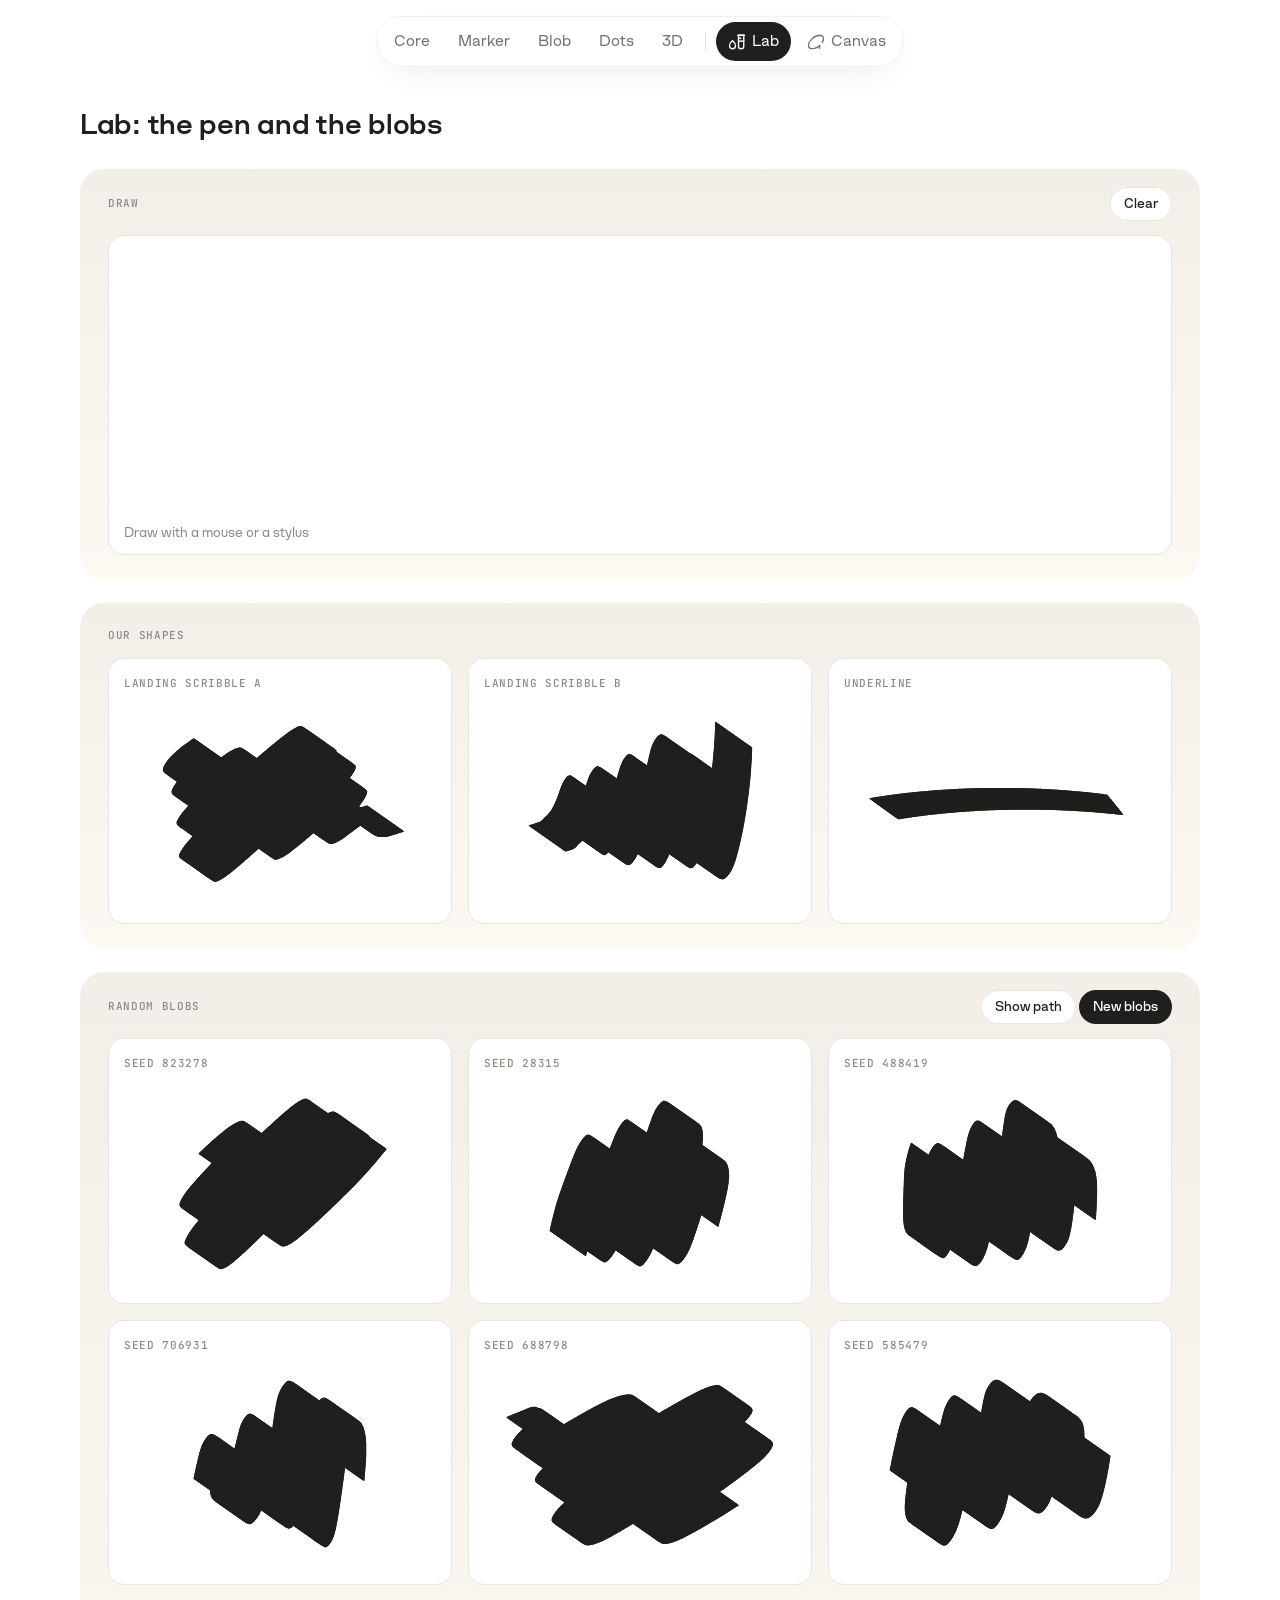
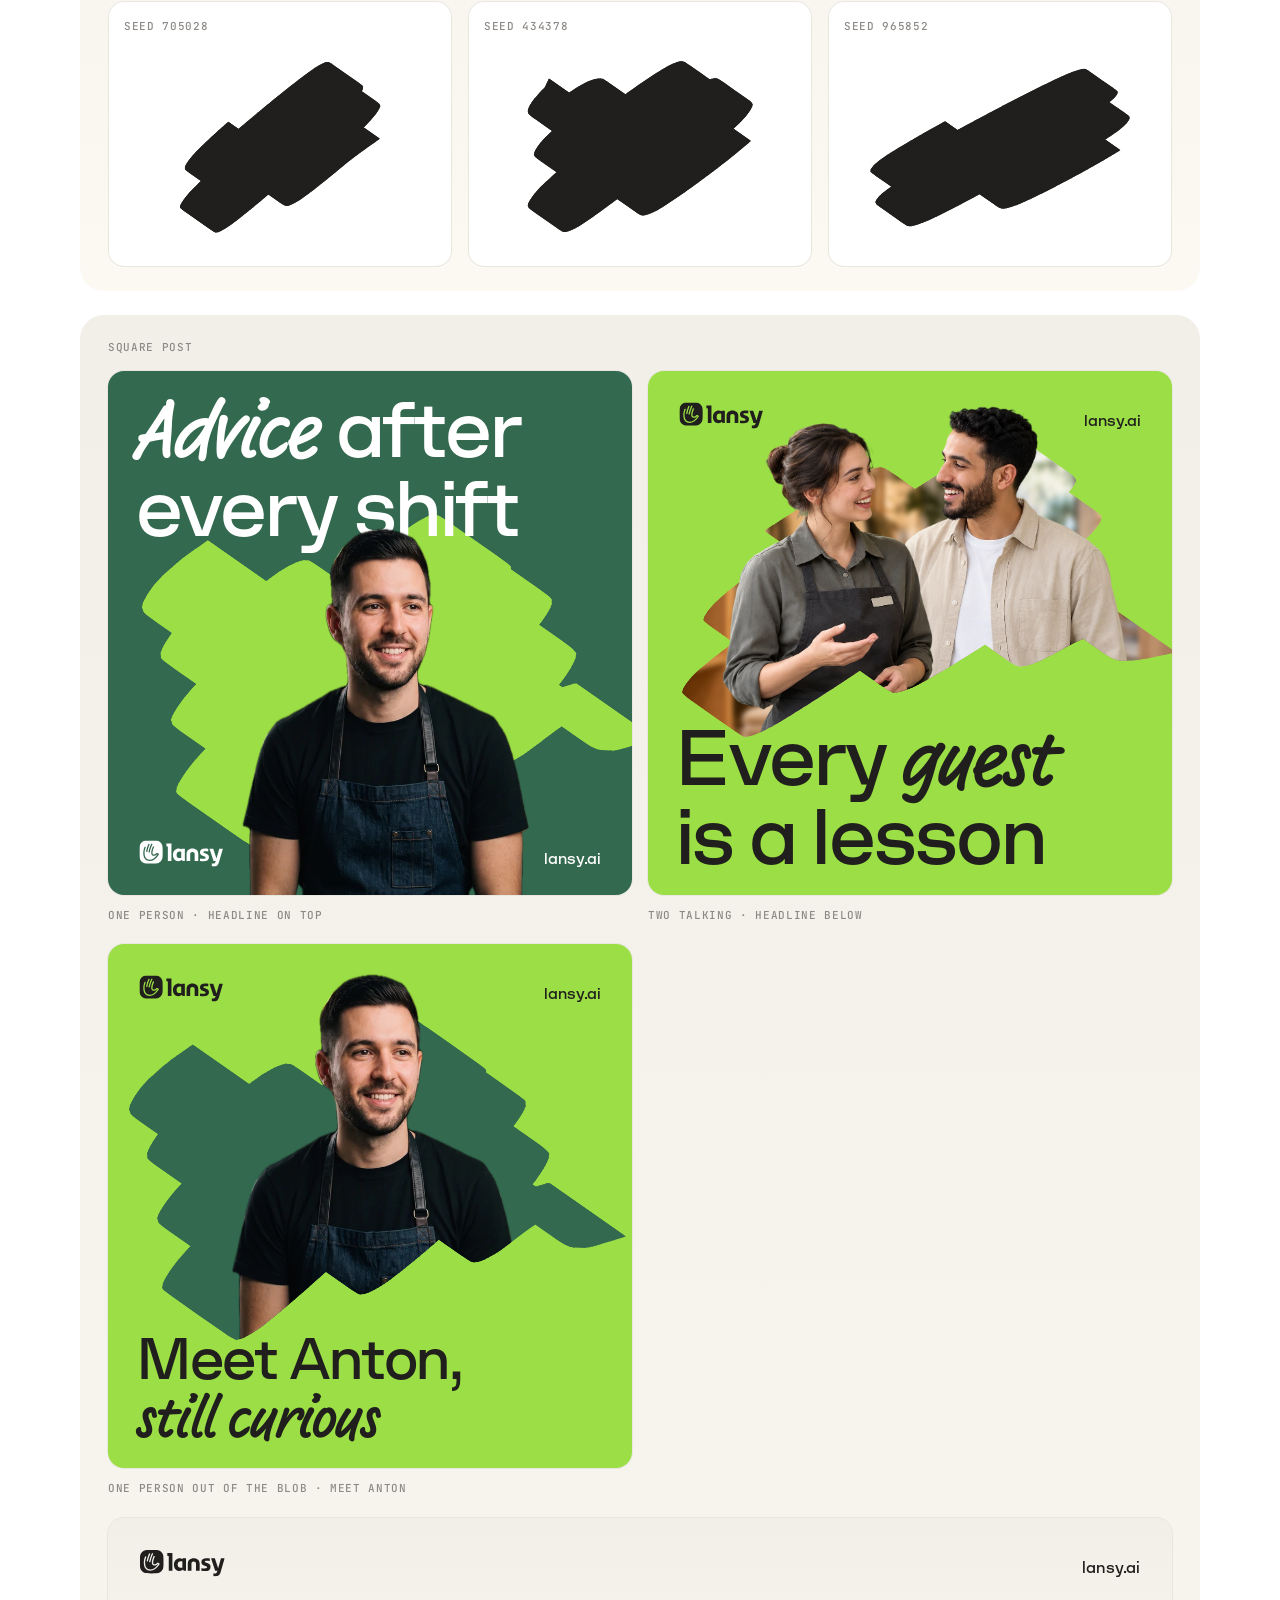
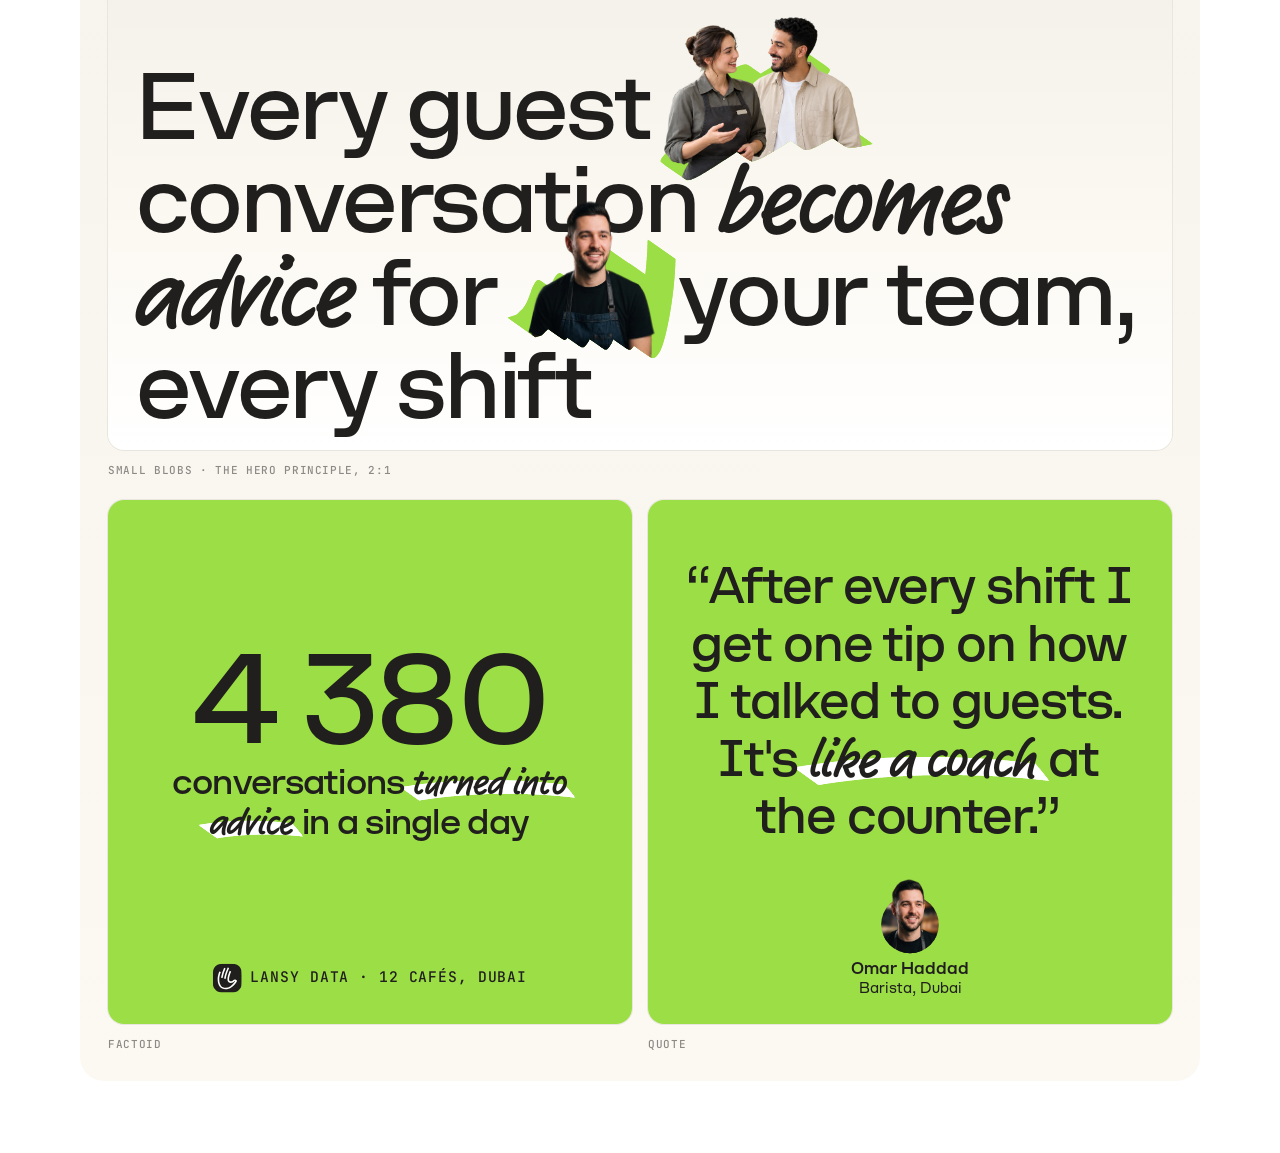
==== web/labs/line-lab.html @ 5151964d "Lansy design tools: the guideline Colour, type, logo and icon, the four techniques (marker, blob, do" ====
<!doctype html>
<html lang="en">
<head>
<meta charset="utf-8">
<meta name="viewport" content="width=device-width,initial-scale=1">
<title>Lab · Lansy design tools</title>
<link rel="icon" href="../assets/icon/lansy-icon-ink.svg" type="image/svg+xml">
<link href="https://fonts.googleapis.com/css2?family=JetBrains+Mono:wght@500&display=swap" rel="stylesheet">
<style>
@font-face{font-family:Struve;src:url(../fonts/Struve-Regular.woff2) format('woff2');font-weight:400;font-display:swap}
@font-face{font-family:Struve;src:url(../fonts/Struve-Medium.woff2) format('woff2');font-weight:500;font-display:swap}
@font-face{font-family:Struve;src:url(../fonts/Struve-Semibold.woff2) format('woff2');font-weight:600;font-display:swap}
@font-face{font-family:Supermarker;src:url(../fonts/Supermarker-MediumItalic.woff2) format('woff2');font-weight:500;font-style:italic;font-display:swap}
@font-face{font-family:Supermarker;src:url(../fonts/Supermarker-Italic.woff2) format('woff2');font-weight:400;font-style:italic;font-display:swap}
:root{--ink:#201F1D;--text2:#75736F;--grey:#8D8A86;--line:#E9E6E0;--sand:#F2EFE9;--paper:#FCF9F3;--n-card:linear-gradient(180deg,#F2EFE9 0%,#FCF9F3 100%)}
*{box-sizing:border-box;margin:0}
*,::before,::after{font-feature-settings:'ss10'}
body{background:#fff;color:var(--ink);font-family:Struve,system-ui,sans-serif;font-size:15px;line-height:1.45;-webkit-font-smoothing:antialiased}
.lbl{font:500 11px/1.6 "JetBrains Mono",monospace;letter-spacing:.06em;text-transform:uppercase;color:var(--grey)}
.app{max-width:1200px;margin:0 auto}
.head .back{display:inline-block;margin-bottom:14px;color:var(--text2);text-decoration:none}.head h1{font-size:28px;font-weight:600;letter-spacing:-.01em}
.btn{height:34px;padding:0 14px;border-radius:999px;border:0;background:var(--ink);color:#fff;font:500 13px Struve,sans-serif;cursor:pointer}
.btn.ghost{background:#fff;color:var(--ink);box-shadow:inset 0 0 0 1px var(--line)}

.stage{padding:104px 40px 72px;display:flex;flex-direction:column;gap:24px}
.card{border-radius:24px;background:var(--n-card);padding:24px 28px;position:relative}
.card>.lbl{display:block;margin-bottom:14px}
.padhd{display:flex;align-items:center;justify-content:space-between;margin:-6px 0 14px}.padhd .lbl{margin:0}
.pad{position:relative;height:320px;border-radius:16px;background:#fff;box-shadow:inset 0 0 0 1px var(--line);touch-action:none;cursor:crosshair;overflow:hidden}
.pad canvas{position:absolute;inset:0;width:100%;height:100%}
.pad .tip{position:absolute;left:16px;bottom:12px;font-size:13px;color:var(--grey);pointer-events:none}
.tiles{display:grid;grid-template-columns:repeat(3,1fr);gap:16px}
.tile{border-radius:16px;background:#fff;box-shadow:inset 0 0 0 1px var(--line);padding:14px 16px 10px}
.tile canvas{display:block;width:100%;height:220px}
.scenes figure.wide{grid-column:1/-1}.scenes figure.wide .sq{aspect-ratio:2/1}
.scenes{display:grid;grid-template-columns:repeat(2,1fr);gap:16px}.scenes figure{margin:0;position:relative}
/* a post's settings hide behind a button that shows on hover (always on touch); the panel floats over the post */
.gear{position:absolute;top:12px;right:12px;z-index:3;height:34px;padding:0 14px;border-radius:999px;border:0;background:rgba(255,255,255,.92);box-shadow:0 1px 0 var(--line),0 6px 20px rgba(32,31,29,.12);font:500 13px Struve,sans-serif;color:var(--ink);cursor:pointer;opacity:0;transition:opacity .15s}
.scenes figure:hover .gear{opacity:1}@media (hover:none){.gear{opacity:1}}
/* the panel docks to the bottom of the screen, so the post stays in view while it is tuned */
.scenes figure .knobs{display:none;position:fixed;left:0;right:0;bottom:0;z-index:20;max-height:42vh;overflow:auto;padding:14px max(24px,calc((100vw - 1200px)/2 + 40px)) 18px;border-radius:20px 20px 0 0;background:#fff;box-shadow:0 0 0 1px var(--line),0 -12px 36px rgba(32,31,29,.14);gap:4px 28px}
.khead{flex:1 1 100%;display:flex;align-items:center;gap:8px;margin-bottom:6px}.khead .lbl{margin-right:auto}.kcopy{height:32px;padding:0 14px;border-radius:999px;border:1px solid var(--line);background:#fff;color:var(--ink);font:inherit;cursor:pointer}.kclose{height:32px;padding:0 14px;border-radius:999px;border:0;background:var(--ink);color:#fff;font:500 13px Struve,sans-serif;cursor:pointer}
.scenes figure.open .knobs{display:flex}.scenes figure.open .knobs .f{flex:1 1 calc(50% - 14px)}.scenes figure.open .knobs .prow{flex:1 1 100%}
@media (max-width:700px){.scenes figure.open .knobs .f{flex:1 1 100%}}.scenes figcaption{margin:12px 0 4px}
.sq{display:block;width:100%;aspect-ratio:1;border-radius:16px;box-shadow:0 0 0 1px var(--line)}
.postctl{display:flex;flex-direction:column;gap:10px;margin-bottom:18px}.postctl .row{display:flex;align-items:center;gap:12px;color:var(--text2);font-size:13px}.postctl .row>span{flex:0 0 72px}
.postctl input[type=text]{flex:1;max-width:520px;height:34px;padding:0 12px;border-radius:10px;border:0;box-shadow:inset 0 0 0 1px var(--line);background:#fff;font:400 14px Struve,sans-serif;color:var(--ink)}
.seg{display:flex;flex-wrap:wrap;gap:6px}.seg button{height:30px;padding:0 12px;border-radius:999px;border:0;background:#fff;box-shadow:inset 0 0 0 1px var(--line);font:500 13px Struve,sans-serif;color:var(--ink);cursor:pointer}.seg button.on{background:var(--ink);color:#fff;box-shadow:none}
.knobs{display:flex;flex-wrap:wrap;gap:4px 20px}.knobs .f{flex:1 1 100%}.knobs .prow{flex:1 1 100%;display:flex;align-items:center;gap:8px;margin:2px 0 4px;color:var(--text2);font-size:13px}.prow>span{flex:0 0 72px}.f{display:flex;align-items:center;gap:8px;color:var(--text2);font-size:13px}.f span{flex:0 0 72px}#k-all .f{flex:none}.f input{flex:1;min-width:0;accent-color:var(--ink)}.f output{font:500 11px "JetBrains Mono",monospace;min-width:24px}
@media (max-width:1000px){.tiles,.scenes{grid-template-columns:1fr}.tile canvas{height:260px}.stage{padding:20px 16px 56px}}
html.solo body>*:not(.solo-badge){display:none!important}html.solo,html.solo body{background:#fff;overflow:hidden}
html.solo body>canvas.solo-c{display:block!important;position:fixed;left:0;top:0;width:100vw;height:100vw;border-radius:0;box-shadow:none}html.solo body>canvas.solo-c.wide{height:50vw}html.solo body>canvas#solo{height:100vh}html.clear,html.clear body{background:transparent!important}
</style>
</head>
<body>
<script src="../nav.js"></script>
<div class="app">

<main class="stage">
  <header class="head"><h1>Lab: the pen and the blobs</h1></header>
  <section class="card"><div class="padhd"><span class="lbl">Draw</span><button class="btn ghost" id="clear">Clear</button></div><div class="pad" id="pad"><canvas id="cv"></canvas><span class="tip">Draw with a mouse or a stylus</span></div></section>
  <section class="card"><span class="lbl">Our shapes</span><div class="tiles" id="tiles"></div></section>
  <section class="card"><div class="padhd"><span class="lbl">Random blobs</span><span><button class="btn ghost" id="showpath">Show path</button> <button class="btn" id="reroll">New blobs</button></span></div><div class="tiles" id="rtiles"></div></section>
  <section class="card"><span class="lbl">Square post</span>

    <div class="scenes" id="scenes">
    </div></section>
</main>
</div>

<script>
const QS=new URLSearchParams(location.search), SOLO=QS.get('solo');
if(SOLO||QS.has('shape'))document.documentElement.classList.add('solo');
if(QS.has('clear'))document.documentElement.classList.add('clear');   // export on transparency (the page's own ground shows through)
const $=id=>document.getElementById(id), INK='#201F1D', PAD_REF=120;   // the pad counts as a shape 120 px tall
// the pen, fixed after the lab (2026-10-12): width as % of the shape's height, angle °, nib thickness and roundness, end lean °
const PEN={w:27,a:35,t:.12,r:8,l:45};
const strokes=[], SMOOTH=.5;   // a stroke is a list of [x, y, pressure]; smoothing stays at the Working value

// ---- geometry
const smooth=(pts,k)=>{if(k<=0||pts.length<3)return pts; const n=Math.round(1+k*6), out=[];   // moving average over ±n points; ends stay put
  for(let i=0;i<pts.length;i++){let x=0,y=0,p=0,c=0; for(let j=Math.max(0,i-n);j<=Math.min(pts.length-1,i+n);j++){x+=pts[j][0];y+=pts[j][1];p+=pts[j][2];c++;} out.push([x/c,y/c,p/c]);}
  out[0]=pts[0]; out[out.length-1]=pts[pts.length-1]; return out;};
const resample=(pts,step)=>{const out=[pts[0]]; let acc=0;
  for(let i=1;i<pts.length;i++){const [x0,y0,p0]=pts[i-1],[x1,y1,p1]=pts[i], d=Math.hypot(x1-x0,y1-y0); if(!d)continue; let t=step-acc;
    while(t<=d){const u=t/d; out.push([x0+(x1-x0)*u,y0+(y1-y0)*u,p0+(p1-p0)*u]); t+=step;} acc=d-(t-step);}
  if(out.length<2)out.push(pts[pts.length-1]); return out;};
const hull=P=>{P=P.slice().sort((a,b)=>a[0]-b[0]||a[1]-b[1]); const cr=(o,a,b)=>(a[0]-o[0])*(b[1]-o[1])-(a[1]-o[1])*(b[0]-o[0]), L=[],U=[];
  for(const p of P){while(L.length>1&&cr(L[L.length-2],L[L.length-1],p)<=0)L.pop(); L.push(p);}
  for(const p of P.reverse()){while(U.length>1&&cr(U[U.length-2],U[U.length-1],p)<=0)U.pop(); U.push(p);} return L.slice(0,-1).concat(U.slice(0,-1));};
const poly=(ctx,P)=>{ctx.beginPath(); ctx.moveTo(P[0][0],P[0][1]); for(const q of P.slice(1))ctx.lineTo(q[0],q[1]); ctx.closePath(); ctx.fill();};

// broad nib: a W×T nib held at angle a, swept along the path; each step fills the hull of the nib at both points.
// The nib's outline is a superellipse |x|^n + |y|^n = 1: a rectangle's corners leave facets on every bend, a squircle's don't
function drawNib(ctx,pts,W,a,T,n){const ca=Math.cos(a),sa=Math.sin(a), K=40, unit=[];
  for(let i=0;i<K;i++){const th=i/K*2*Math.PI, c=Math.cos(th), s=Math.sin(th); unit.push([Math.sign(c)*Math.abs(c)**(2/n),Math.sign(s)*Math.abs(s)**(2/n)]);}
  const nib=([x,y])=>{const w=W/2, t=w*T; return unit.map(([u,v])=>[x+ca*u*w-sa*v*t,y+sa*u*w+ca*v*t]);};
  // clean ends: near each end the nib print is clipped by the cut line (through the end point, along the pen angle), so nothing
  // sticks out past it. Clipping the print, not erasing the canvas, can't bite other parts of the stroke (a closed loop, a crossing)
  const cuts=endCuts(pts,a), dist=[0];
  for(let i=1;i<pts.length;i++) dist.push(dist[i-1]+Math.hypot(pts[i][0]-pts[i-1][0],pts[i][1]-pts[i-1][1]));
  const total=dist[dist.length-1];
  const print=i=>{let P=nib(pts[i]); for(const c of cuts){const from=c.start?dist[i]:total-dist[i]; if(from<W*1.5) P=clip(P,c);} return P;};
  let prev=print(0); for(let i=1;i<pts.length;i++){const cur=print(i); if(prev.length>2&&cur.length>2) poly(ctx,hull([...prev,...cur])); prev=cur;}
  // where the end cut lies ahead of the nib's own edge, the stroke would stop short of it and leave a step; so each end is carried
  // straight on along its direction and cut there: the end is always one flat edge
  for(const c of cuts){const e=c.start?0:pts.length-1, P=nib(pts[e]), Q=P.map(([x,y])=>[x+c.d[0]*W*2,y+c.d[1]*W*2]), H=clip(hull([...P,...Q]),c);
    if(H.length>2) poly(ctx,H);}}

// the cut at an end: square to the stroke, turned toward the pen angle by at most `lean`. A cut right along the pen angle would run
// almost lengthwise on strokes near that angle and leave a long wedge. Returns the end point, the cut's direction c and outward normal m
function endCut(pts,e,b,a,lean){const [x,y]=pts[e], dx=x-pts[b][0], dy=y-pts[b][1], L=Math.hypot(dx,dy)||1, d=[dx/L,dy/L];
  const sq=Math.atan2(d[0],-d[1]);   // the square cut's direction (the stroke's normal)
  const diff=((a-sq)%Math.PI+1.5*Math.PI)%Math.PI-Math.PI/2;   // the pen angle relative to it, folded into ±90° (a line has no direction)
  const t=sq+Math.sign(diff)*Math.min(Math.abs(diff),lean), c=[Math.cos(t),Math.sin(t)];
  let m=[-c[1],c[0]]; if(m[0]*d[0]+m[1]*d[1]<0) m=[-m[0],-m[1]]; return {x,y,c,m,d};}
function endCuts(pts,a){const n=pts.length-1, k=Math.min(4,n), lean=PEN.l*Math.PI/180;
  return [Object.assign(endCut(pts,0,k,a,lean),{start:true}),Object.assign(endCut(pts,n,n-k,a,lean),{start:false})];}
// keep the part of a convex polygon on the inner side of a cut (Sutherland–Hodgman against one half-plane)
function clip(P,{x,y,m}){const f=p=>(p[0]-x)*m[0]+(p[1]-y)*m[1], out=[];
  for(let i=0;i<P.length;i++){const p=P[i], q=P[(i+1)%P.length], fp=f(p), fq=f(q);
    if(fp<=0) out.push(p); if((fp<0&&fq>0)||(fp>0&&fq<0)){const t=fp/(fp-fq); out.push([p[0]+(q[0]-p[0])*t,p[1]+(q[1]-p[1])*t]);}}
  return out;}

const layer=document.createElement('canvas'), lx=layer.getContext('2d');
// the pen width is a share of the shape's height (refH, in screen pixels), so a shape looks the same at any size
function render(ctx,pts,refH=PAD_REF){if(pts.length<2)return; const W=PEN.w/100*refH, a=PEN.a*Math.PI/180;
  const P=resample(smooth(pts,SMOOTH),Math.max(.8,W/24)), c=ctx.canvas;
  if(layer.width!==c.width||layer.height!==c.height){layer.width=c.width; layer.height=c.height;}
  lx.setTransform(ctx.getTransform()); lx.save(); lx.setTransform(1,0,0,1,0,0); lx.clearRect(0,0,layer.width,layer.height); lx.restore();
  lx.fillStyle=INK; drawNib(lx,P,W,a,PEN.t,PEN.r);
  ctx.save(); ctx.setTransform(1,0,0,1,0,0); ctx.drawImage(layer,0,0); ctx.restore();}

// ---- the drawing pad
const cv=$('cv'), cx=cv.getContext('2d'); let cur=null;
function size(c){const r=c.getBoundingClientRect(), d=Math.min(2,devicePixelRatio||1); c.width=r.width*d; c.height=r.height*d; c.getContext('2d').setTransform(d,0,0,d,0,0);}
function redraw(){cx.save(); cx.setTransform(1,0,0,1,0,0); cx.clearRect(0,0,cv.width,cv.height); cx.restore(); for(const s of strokes) render(cx,s); if(cur) render(cx,cur);}
const at=e=>{const r=cv.getBoundingClientRect(); return [e.clientX-r.left,e.clientY-r.top,.5];};
cv.addEventListener('pointerdown',e=>{cv.setPointerCapture(e.pointerId); cur=[at(e)]; $('pad').querySelector('.tip').style.display='none';});
cv.addEventListener('pointermove',e=>{if(!cur)return; for(const ev of (e.getCoalescedEvents?e.getCoalescedEvents():[e])) cur.push(at(ev)); redraw();});
cv.addEventListener('pointerup',()=>{if(cur&&cur.length>1)strokes.push(cur); cur=null; redraw();});

// ---- set shapes: sampled from SVG paths, drawn with the same pen at the same width
const SHAPES=[['Landing scribble A','../assets/line/scribble-a.svg'],['Landing scribble B','../assets/line/scribble-b.svg'],
  ['Underline',null,'M10 70 C 80 58, 170 56, 250 66']];   // our three: the landing's two scribbles and the line (a liked generated blob is kept in assets/line/blob-1876.svg)
const sample=(d,n=260)=>{const p=document.createElementNS('http://www.w3.org/2000/svg','path'); p.setAttribute('d',d); const L=p.getTotalLength(), out=[];
  for(let i=0;i<=n;i++){const q=p.getPointAtLength(L*i/n); out.push([q.x,q.y,.5]);} return out;};
const tiles=[], SQ={file:'../assets/line/blob-1876.svg'};   // the post's blob: the kept 1876

// ---- random blobs: variations of the two landing scribbles, not invented gestures. Guessing a hand from parameters kept giving
// something else (bricks, then wings); the references already hold the hand: its turns, the bow of each stroke, the rhythm.
// A variation takes A or B as drawn and changes it smoothly: a small turn and stretch, a slow wave in the swing along the travel
// (strokes longer here, shorter there), a gentle warp of the whole, sometimes a trimmed start, sometimes a curved flick for an end
function rng(seed){let a=seed>>>0||1; return ()=>{a=a+0x6D2B79F5|0; let t=Math.imul(a^a>>>15,1|a); t=t+Math.imul(t^t>>>7,61|t)^t; return ((t^t>>>14)>>>0)/4294967296;};}
function blob(seed){const r=rng(seed), R=(a,b)=>a+(b-a)*r(), pen=PEN.a*Math.PI/180, rotPre=(()=>{const q=rng(seed^0x9e3779b9)(); return (q*30-15)*Math.PI/180;})(), base=tiles[r()<.5?0:1].pts.map(p=>[p[0],p[1]]), N=base.length;
  // the stroke direction (cross): the main axis of the path's tangents; the travel (along) is square to it
  let sxx=0,sxy=0,syy=0; for(let i=1;i<N;i++){const dx=base[i][0]-base[i-1][0], dy=base[i][1]-base[i-1][1], L=Math.hypot(dx,dy)||1, x=dx/L, y=dy/L; sxx+=x*x; sxy+=x*y; syy+=y*y;}
  const th=.5*Math.atan2(2*sxy,sxx-syy), c=[Math.cos(th),Math.sin(th)], a=[-c[1],c[0]];
  const cx=base.reduce((m,p)=>m+p[0],0)/N, cy=base.reduce((m,p)=>m+p[1],0)/N;
  let uv=base.map(([x,y])=>[(x-cx)*a[0]+(y-cy)*a[1],(x-cx)*c[0]+(y-cy)*c[1]]);
  const us=uv.map(q=>q[0]), u0=Math.min(...us), u1=Math.max(...us), span=u1-u0||1;
  // a slow wave in the swing, a stretch along the travel, a gentle warp
  const amp=R(.12,.3), freq=R(.6,1.4), ph=R(0,6.3), su=R(.85,1.25), sv=R(.9,1.15), warp=R(-.18,.18), lift=R(-.12,.12);
  uv=uv.map(([u,v])=>{const t=(u-u0)/span, g=1+amp*Math.sin(2*Math.PI*freq*t+ph); return [u*su, v*sv*g + warp*span*Math.sin(Math.PI*t) + lift*u];});
  // the turns: where the swing (v) reverses — local extremes, read on a light smoothing so wobble isn't taken for a turn
  const vs=uv.map((q,i)=>{let m=0,c=0; for(let j=Math.max(0,i-4);j<=Math.min(N-1,i+4);j++){m+=uv[j][1];c++;} return m/c;}), turns=[];
  for(let i=2;i<N-2;i++) if((vs[i]-vs[i-1])*(vs[i+1]-vs[i])<0) turns.push(i);
  // a wobble in the scribble reads as two turns close in swing; it made the 'last whole stroke' a tiny hook at the end. Drop any pair of
  // neighbouring turns whose swing between them is under a third of the median swing (strokes vary in length; wobbles are far smaller)
  {const sw=i=>Math.abs(vs[turns[i]]-vs[turns[i-1]]); const all=[]; for(let i=1;i<turns.length;i++)all.push(sw(i)); all.sort((p,q)=>p-q); const med=all[all.length>>1]||0;
    for(let changed=true;changed;){changed=false; for(let i=1;i<turns.length;i++)if(sw(i)<med*.33){turns.splice(i-1,2); changed=true; break;}}}
  // trim the start, sometimes — always at a turn, as if the hand set off from there (a cut mid-stroke left a stub and a hairline)
  let from=0; if(r()<.4){const pick=R(.04,.16); if(turns.length>2) from=turns[pick<.1?0:1];}
  // a lead-in (start to the first turn) longer than a third of the travel would read as a stray tail: shorten it
  const t0=turns.find(i=>i>from); if(t0!=null){let L=0, k=t0; while(k>from){L+=Math.hypot(uv[k][0]-uv[k-1][0],uv[k][1]-uv[k-1][1]); if(L>span*su*.33) break; k--;} from=Math.max(from,k);}
  // a lead-out (the last turn to the end) longer than a third of the travel is shortened too
  let to=N; const tl=[...turns].reverse().find(i=>i<N-1&&i>from); if(tl!=null){let L=0, k=tl; while(k<N-1){L+=Math.hypot(uv[k+1][0]-uv[k][0],uv[k+1][1]-uv[k][1]); if(L>span*su*.33) break; k++;} to=Math.min(N,k+1);}
  let P=uv.slice(from,to);
  // replace the end with a flick, sometimes. A broad nib's width follows the direction, so a tail that bends changes width on the way;
  // the references' tails run nearly straight. So the flick bends by a few degrees at most, and runs at least 45° off the pen edge
  // a flick carries the last stroke on: it leaves along the stroke's own tangent and turns by 25° at most (a hand doesn't swing
  // round to a new direction for a flourish). If every direction in that range would put the pen on its hairline edge, no flick
  // the end: always cut inside the last whole stroke (between its two turns). The scribble's own tail, turned and warped by the
  // variation, could point anywhere and stop reading as the hand's movement; past the cut the stroke either just ends, or flicks on
  const tp=turns.map(i=>i-from).filter(i=>i>0&&i<P.length-1), endCut=R(.5,.85);
  // measured along the stroke, not by point count: points crowd at the turns, so a cut at half the points left a stub of a third
  if(tp.length>=2){const tA=tp[tp.length-2], tB=tp[tp.length-1], seg=i=>Math.hypot(P[i+1][0]-P[i][0],P[i+1][1]-P[i][1]);
    let L=0; for(let i=tA;i<tB;i++)L+=seg(i); let k=tA, run=0; while(k<tB&&run+seg(k)<L*endCut){run+=seg(k); k++;} P=P.slice(0,k+1);}
  // the ends: a run along the pen's edge draws as a hairline sliver, and a tight turn in the last few points as a little hook. Trim
  // both from each end (up to 20% of the points): a segment within 25° of the edge, or one turning more than 70° from the next
  {const pageA=(u0_,v0_,u1_,v1_)=>Math.atan2(v1_-v0_,u1_-u0_), penUV=Math.atan2(a[1],a[0])+rotPre-pen;
    const edge=i=>{const t=pageA(P[i][0],P[i][1],P[i+1][0],P[i+1][1]), d=((t-penUV)%Math.PI+Math.PI)%Math.PI; return Math.min(d,Math.PI-d)<25*Math.PI/180;};
    const bend=i=>{const t1=pageA(P[i][0],P[i][1],P[i+1][0],P[i+1][1]), t2=pageA(P[i+1][0],P[i+1][1],P[i+2][0],P[i+2][1]); let d=Math.abs(t2-t1)%(2*Math.PI); return Math.min(d,2*Math.PI-d)>70*Math.PI/180;};
    const cap=Math.floor(P.length*.2); let h=0; while(h<cap&&P.length-h>8&&(edge(h)||bend(h)))h++; let t_=P.length-2; while(P.length-2-t_<cap&&t_>h+6&&(edge(t_)||(t_>0&&bend(t_-1))))t_--;
    P=P.slice(h,t_+2);}
  // a stub: after the trims the piece past the last turn can come out far shorter than the strokes, a step at the end of the blob.
  // Then the end moves back inside the stroke before it (at 60% of its length), which reads as a stroke the hand just stopped
  {const sv=P.map((q,i)=>{let m=0,n=0; for(let j=Math.max(0,i-4);j<=Math.min(P.length-1,i+4);j++){m+=P[j][1];n++;} return m/n;}), tv=[];
    for(let i=2;i<P.length-2;i++) if((sv[i]-sv[i-1])*(sv[i+1]-sv[i])<0) tv.push(i);
    const seg=i=>Math.hypot(P[i+1][0]-P[i][0],P[i+1][1]-P[i][1]), len=(i,j)=>{let L=0; for(let k=i;k<j;k++)L+=seg(k); return L;};
    if(tv.length>=3){const pieces=[]; for(let i=1;i<tv.length;i++)pieces.push(len(tv[i-1],tv[i])); pieces.sort((x,y)=>x-y); const med=pieces[pieces.length>>1];
      const tA=tv[tv.length-2], tB=tv[tv.length-1];
      if(len(tB,P.length-1)<med*.5){const L=len(tA,tB); let k=tA, run=0; while(k<tB&&run+seg(k)<L*.6){run+=seg(k); k++;} P=P.slice(0,k+1);}
      // the same at the start: a lead-in far shorter than the strokes starts instead inside the stroke after it
      const t0=tv[0], t1=tv[1]; if(len(0,t0)<med*.5){const L=len(t0,t1); let k=t1, run=0; while(k>t0&&run+seg(k-1)<L*.6){run+=seg(k-1); k--;} P=P.slice(k);}}}
  if(r()<.55){const Q=P, q=Q[Q.length-1], p=Q[Q.length-6]||Q[0];
    // a (u,v) direction t lands on the page at angle(a) − t + turn (v is a turned −90°), so the pen sits at angle(a) + turn − pen in t
    // how far a (u,v) direction runs from the pen's edge on the page (0 = along the edge, a hairline; 90° = full width)
    const penUV=Math.atan2(a[1],a[0])+rotPre-pen, offUV=t=>{const d=((t-penUV)%Math.PI+Math.PI)%Math.PI; return Math.min(d,Math.PI-d);};
    // shorter and straighter than before: long bent flicks read as a second shape stuck on
    const t0=Math.atan2(q[1]-p[1],q[0]-p[0]), dev=R(-.2,.2), tries=[dev,dev*.5,0,.2,-.2].map(x=>t0+x), t=tries.find(x=>offUV(x)>=Math.PI/4);
    if(t!=null){P=Q; const L=span*R(.18,.3), d0=[Math.cos(t0),Math.sin(t0)], d=[Math.cos(t),Math.sin(t)];
      const m=[q[0]+d0[0]*L*.45,q[1]+d0[1]*L*.45], e=[q[0]+d[0]*L,q[1]+d[1]*L];   // first along the stroke, then easing into t
      for(let i=1;i<=40;i++){const t2=i/40, w0=(1-t2)**2, w1=2*t2*(1-t2), w2=t2*t2; P.push([w0*q[0]+w1*m[0]+w2*e[0], w0*q[1]+w1*m[1]+w2*e[1]]);}}}
  // back to the page, with the small turn picked above
  const rot=rotPre, cr=Math.cos(rot), sr=Math.sin(rot);
  let S=P.map(([u,v])=>{const x=u*a[0]+v*c[0], y=u*a[1]+v*c[1]; return [x*cr-y*sr, x*sr+y*cr, .5];});
  // a last pass on the page itself: whatever the variation did, an end that runs within 25° of the pen's edge draws a hairline
  // sliver or a thin strip of a tail — trim it (up to a quarter of the points from each end), judged over a few points, not one
  {const along=i=>{const j=Math.min(S.length-1,i+3), t=Math.atan2(S[j][1]-S[i][1],S[j][0]-S[i][0]), d=((t-pen)%Math.PI+Math.PI)%Math.PI; return Math.min(d,Math.PI-d)<25*Math.PI/180;};
    const cap=Math.floor(S.length*.25); let h=0; while(h<cap&&along(h))h++; let e=S.length-4; while(S.length-4-e<cap&&e>h+8&&along(e))e--; S=S.slice(h,e+4);}
  const xs=S.map(q=>q[0]), ys=S.map(q=>q[1]), x0=Math.min(...xs), y0=Math.min(...ys);
  return {pts:S, vb:[x0,y0,Math.max(...xs)-x0,Math.max(...ys)-y0]};}
const rtiles=[];
function reroll(){$('rtiles').innerHTML=''; rtiles.length=0;
  for(let i=0;i<9;i++){const seed=Math.floor(Math.random()*1e6), b=blob(seed), el=document.createElement('div'); el.className='tile';
    el.innerHTML=`<span class="lbl">Seed ${seed}</span><canvas></canvas>`; $('rtiles').append(el); rtiles.push({c:el.querySelector('canvas'),...b});}
  drawTiles();}
async function buildTiles(){for(const [name,file,d0] of SHAPES){let d=d0, vb=[0,0,260,130];
    if(file){const t=await fetch(file).then(r=>r.text()); d=t.match(/ d="([^"]+)"/)[1]; vb=t.match(/viewBox="([^"]+)"/)[1].split(/\s+/).map(Number);}
    const el=document.createElement('div'); el.className='tile'; el.innerHTML=`<span class="lbl">${name}</span><canvas></canvas>`; $('tiles').append(el);
    tiles.push({c:el.querySelector('canvas'),pts:sample(d),vb});}}
function drawTiles(){if(document.documentElement.classList.contains('solo'))return;   // export mode: the tiles are hidden (0 px)
  for(const t of [...tiles,...rtiles]){size(t.c); const r=t.c.getBoundingClientRect(), x=t.c.getContext('2d'), pad=30, k=Math.min((r.width-2*pad)/t.vb[2],(r.height-2*pad)/t.vb[3]);
    const ox=(r.width-t.vb[2]*k)/2-t.vb[0]*k, oy=(r.height-t.vb[3]*k)/2-t.vb[1]*k;
    const pts=t.pts.map(([a,b,p])=>[ox+a*k,oy+b*k,p]); render(x,pts,t.vb[3]*k);   // the pen scales with the shape: the share of its height stays the same
    if(SHOWPATH&&rtiles.includes(t)){const P=smooth(pts,SMOOTH); x.strokeStyle='#9CDE45'; x.lineWidth=1.5; x.lineJoin=x.lineCap='round';   // the path the pen follows
      x.beginPath(); P.forEach(([a,b],i)=>i?x.lineTo(a,b):x.moveTo(a,b)); x.stroke(); x.fillStyle='#9CDE45'; x.beginPath(); x.arc(P[0][0],P[0][1],4,0,7); x.fill();}}   // the dot marks the start
  drawSquare();}
let SHOWPATH=false;
// ---- posts. A scene: the blob filled with the café, blurred a little so the person stays the subject, and Omar in it:
// 'in' — his head comes up over the blob's top edge; 'inside' — the blob clips him whole; 'over' — he stands in front, cut by the frame
const IMG={}; for(const [k,f] of [['bg','cafe-bg'],['omar','omar-cut'],['pair','pair-cut'],['store','store-bg'],['retail','retail'],['office','office'],['cafe','cafe'],['hotel','hotel'],['barista','barista-cut'],['guest','guest-cut'],['manager','manager-cut']]){const im=new Image(); im.onload=()=>drawSquare(); im.src=`../assets/photo/${f}.webp`; IMG[k]=im;}
const BLUR=3;   // blur in px of a 560 px square
// who stands in the blob: one person (Omar, in the café) or two in a conversation (a sales associate and a customer, in a store;
// generated with Codex, keyed off green). Per head, as shares of the cutout: the neck's row, the neck's columns, the head's columns
const CASTS={one:{img:'omar', bg:'bg', heads:[{y:.43, neck:[.37,.61], head:[0,1]}]},
  three:{img:'barista', bg:'bg'},
  guest:{img:'guest', bg:'bg', heads:[{y:.27, neck:[.36,.62], head:[.26,.72]}]},   // the ghutra is the head: free above the neck row across its width manager:{img:'manager', bg:'hotel'},   // generated with Codex, keyed off green: in front of the blob only ('over')   // a barista, generated with Codex: in front of the blob only ('over'), no head data yet
  two:{img:'pair', bg:'store', split:.461, heads:[{y:.345, neck:[.16,.28], head:[.07,.34], side:-1}, {y:.30, neck:[.62,.80], head:[.58,.85], side:1}]}};
// two people: the cutout splits between them at `split`; `close` (% of the cutout's width) moves each one toward the other
const dxOf=(h,O,ow)=>h.side?-h.side*(O.close||0)/100*ow:0;
function drawPeople(g,C,P,ol,oy,ow,oh,O){if(!C.split){g.drawImage(P,ol,oy,ow,oh); return;}
  const iw=P.naturalWidth, ih=P.naturalHeight, sp=C.split, k=(O.close||0)/100*ow;
  g.drawImage(P,sp*iw,0,(1-sp)*iw,ih,ol+sp*ow-k,oy,(1-sp)*ow,oh);   // the right one first; the left one's gesturing hand stays in front
  g.drawImage(P,0,0,sp*iw,ih,ol+k,oy,sp*ow,oh);}
const BGS={white:'#FFFFFF', floor:[['#F2EFE9',0],['#FCF9F3',.6],['#FFFFFF',1]], card:[['#F2EFE9',0],['#FCF9F3',1]], lime:'#9CDE45', dark:'#33694F'};
const POST={bg:'lime'};   // the background of the post being drawn (each post has its own): the two surface gradients or the two greens
const LOGO={}; for(const k of ['ink','white']){const im=new Image(); im.onload=()=>drawSquare(); im.src=`../assets/logo/lansy-logo-${k}.svg`; LOGO[k]=im;}
const onDark=()=>POST.bg==='dark';   // white type and logo on Primary Dark only; ink everywhere else, lime included
const M=.06;   // the margin, 6% of the square on every side
// sizes and positions in % of the square; blob: its width and centre; omar: his height, centre x and a nudge in y
const POSTS=[   // people: their height, centre x and a nudge in y, in % of the square; shape: the blob; fill: what is inside it
  {id:'above', layout:'above', cast:'one', name:'One person · headline on top', mode:'over', hl:'0', bg:'dark', shape:'a', fill:'lime', blob:{size:93,x:54,y:59}, people:{size:71,x:53,y:-2}},
  {id:'below2', layout:'below', cast:'two', name:'Two talking · headline below', mode:'in', hl:'0', bg:'lime', shape:'kept', fill:'photo', blob:{size:86,x:52,y:41}, people:{size:64,x:53,y:9,close:8}},
  {id:'anton', layout:'below', cast:'one', name:'One person out of the blob · Meet Anton', mode:'in', bg:'lime', shape:'a', fill:'dark', hsize:'regular', head:['Meet Anton,','*still curious*'], blob:{size:90,x:50,y:45}, people:{size:71,x:51,y:17}},
  {id:'hero', layout:'hero', wide:true, name:'Small blobs · the hero principle, 2:1', bg:'floor', fill:'lime', count:'two3', head:'out', py:3, small:129, ppl:136, pin:120, blobs:[{cast:'one',shape:'b'},{cast:'two',shape:'kept'}]},
  {id:'line', layout:'line', name:'Factoid', hl:'0', bg:'lime', ink:'lime', thick:60},
  {id:'quote', layout:'quote', name:'Quote', hl:'0', bg:'lime', ink:'white', thick:55, avatar:'on'}];
if(SOLO==='spec')POSTS.push({id:'spec', layout:'spec', name:'Marker specimen', wide:true, bg:'floor', ink:'lime', thick:60});
if(SOLO&&QS.get('set')){const merge=(t,f)=>{for(const k in f){if(f[k]&&typeof f[k]==='object'&&!Array.isArray(f[k])){t[k]=t[k]||{}; merge(t[k],f[k]);} else t[k]=f[k];}}; merge(POSTS.find(p=>p.id===SOLO),JSON.parse(QS.get('set')));}   // thick: the line's width, % of the type size   // small: a blob's height, % of the type size; ppl: the people's height, % of the blob's
// the blob: the landing's scribbles A and B, the kept generated blob 1876, or a new one from the generator
const shapeOf=o=>({a:tiles[0], b:tiles[1], kept:SQ, gen:o.gen})[o.shape]||SQ;   // people: height, centre x, nudge y
function cover(g,img,x,y,w,h){if(!img.naturalWidth)return; const k=Math.max(w/img.naturalWidth,h/img.naturalHeight), dw=img.naturalWidth*k, dh=img.naturalHeight*k; g.drawImage(img,x+(w-dw)/2,y+(h-dh)/2,dw,dh);}
function paintBg(x,S,H=S){if(POST.bg==='none')return; const v=BGS[POST.bg]; if(typeof v==='string')x.fillStyle=v; else{const g=x.createLinearGradient(0,0,0,H); for(const [c,t] of v)g.addColorStop(t,c); x.fillStyle=g;} x.fillRect(0,0,S,H);}
const blit=(dst,src)=>{dst.save(); dst.setTransform(1,0,0,1,0,0); dst.drawImage(src.canvas,0,0); dst.restore();};   // layers share the post's pixel size
function layerOf(c){const z=document.createElement('canvas'); z.width=c.width; z.height=c.height; const g=z.getContext('2d'), S=c.getBoundingClientRect().width; g.setTransform(c.width/S,0,0,c.width/S,0,0); return g;}
// a shape (the kept blob or a scribble) placed by its width and centre, drawn with the pen into a mask
// the pen part-way: the path up to a share u of its length (not of its points, so the pen moves at an even pace), the last point on the cut
function partial(pts,u){if(!(u<1))return pts; const L=[0]; for(let i=1;i<pts.length;i++)L.push(L[i-1]+Math.hypot(pts[i][0]-pts[i-1][0],pts[i][1]-pts[i-1][1]));
  const T=L[L.length-1]*Math.max(0,u); let i=1; while(i<pts.length-1&&L[i]<T)i++; const t=(T-L[i-1])/((L[i]-L[i-1])||1), a=pts[i-1], b=pts[i];
  return [...pts.slice(0,i),[a[0]+(b[0]-a[0])*t,a[1]+(b[1]-a[1])*t,a[2]]];}
function shapeMask(c,S,sh,w,cx,cy){const g=layerOf(c), vb=sh.vb, k=w/Math.max(vb[2],vb[3]), ox=cx-(vb[0]+vb[2]/2)*k, oy=cy-(vb[1]+vb[3]/2)*k;
  const pts=partial(sh.pts,+(QS.get('upto')??1));   // ?upto=0..1: the pen part-way along the path (frames of the blob being drawn)
  render(g,pts.map(([a,q,p])=>[ox+a*k,oy+q*k,p]),vb[3]*k);
  const e=PEN.w/100*vb[3]*k;   // the pen reaches past the path by up to half its width: the fill's box takes a whole width on each side
  return {g, box:[ox+vb[0]*k-e,oy+vb[1]*k-e,vb[2]*k+2*e,vb[3]*k+2*e]};}
// a photo inside a shape
function photoIn(x,c,S,sh,img,w,cx,cy,blur=0){const {g,box}=shapeMask(c,S,sh,w,cx,cy), b=layerOf(c), e=3*blur;
  blit(b,g); b.globalCompositeOperation='source-in';
  if(typeof img==='string'){const v=BGS[img]; if(typeof v==='string')b.fillStyle=v; else{const gr=b.createLinearGradient(0,box[1],0,box[1]+box[3]); for(const [cl,t] of v)gr.addColorStop(t,cl); b.fillStyle=gr;} b.fillRect(box[0],box[1],box[2],box[3]);}   // a colour: flat, or a surface gradient over the blob's height
  else{if(blur)b.filter=`blur(${blur}px)`; cover(b,img,box[0]-e,box[1]-e,box[2]+2*e,box[3]+2*e); b.filter='none';}
  blit(x,b); return g;}
// between(): drawn over the blob, under the people (the headline)
function scene(x,c,S,o,between){const d=c.width/S, B=o.blob, C=CASTS[o.cast], P=IMG[C.img], mask=photoIn(o.phase==='people'?layerOf(c):x,c,S,shapeOf(o),o.fill==='photo'?IMG[o.place||C.bg]:o.fill,S*B.size/100,S*B.x/100,S*B.y/100,BLUR*S/560);
  between&&between(); if(o.phase==='place'||o.noppl)return;   // noppl: the blob alone (frames before the people come in)   // phases: 'place' draws only the blob, 'people' only the people
  const O=o.people, oh=S*O.size/100, ow=oh*P.naturalWidth/P.naturalHeight, ol=S*O.x/100-ow/2;
  if(o.mode==='over'){drawPeople(x,C,P,ol,S-oh*.96+S*O.y/100,ow,oh,O); return;}   // in front of the blob, the photo's bottom past the frame
  const f=layerOf(c);
  if(o.mode==='inside'){drawPeople(f,C,P,ol,S*B.y/100-.42*oh+S*O.y/100,ow,oh,O);}   // the neck near the blob's middle; the blob crops the rest
  else{// out of the blob: each neck enters the blob at its top edge; above that, over the head's columns, nothing clips
    const md=mask.getImageData(0,0,c.width,c.height).data, top=cx=>{const X=Math.round(cx*d); for(let Y=0;Y<c.height;Y++)if(md[(Y*c.width+X)*4+3]>128)return Y/d; return S;};
    const oy0=C.heads.reduce((a,h)=>a+top(ol+dxOf(h,O,ow)+ow*(h.neck[0]+h.neck[1])/2)-h.y*oh,0)/C.heads.length+S*O.y/100;
    drawPeople(f,C,P,ol,oy0,ow,oh,O); mask.setTransform(d,0,0,d,0,0); mask.fillStyle=INK;
    // the blob holds the people only by its lower edge: within its columns, everything above that edge is free. Its top and side edges
    // have notches, and a body crossing one would lose a triangle there; coming out of the blob means it only cuts them from below
    {const H=c.height/d, x0=Math.max(0,Math.floor(ol)), x1=Math.min(S,Math.ceil(ol+ow));
      const bottom=cx=>{const X=Math.round(cx*d); for(let Y=c.height-1;Y>=0;Y--)if(md[(Y*c.width+X)*4+3]>128)return Y/d; return 0;};
      mask.beginPath(); mask.moveTo(x0,0); for(let X=x0;X<=x1;X++)mask.lineTo(X,bottom(X)); mask.lineTo(x1,0); mask.closePath(); mask.fill();}
    for(const h of C.heads){const hx=ol+dxOf(h,O,ow); let cut=oy0+h.y*oh;   // the head is always free down to its neck, wherever the blob's edge runs
      for(let u=h.neck[0];u<=h.neck[1];u+=.02)cut=Math.max(cut,Math.min(top(hx+ow*u),oy0+(h.y+.06)*oh));   // below that, down to the blob's lowest edge under the neck, never past the shoulders
      mask.fillRect(hx+ow*h.head[0]-S*.02,0,ow*(h.head[1]-h.head[0])+S*.04,cut);}}
  f.globalCompositeOperation='destination-in'; blit(f,mask); blit(x,f);}
// type: Struve 500, tracking −2.5% at display sizes; returns the cap height for placing lines by their caps
function type(x,str,fs,X,Y,align='left',w=500,track=-.025){x.font=`${w} ${fs}px Struve`; if('letterSpacing' in x)x.letterSpacing=`${track*fs}px`;
  x.fillStyle=onDark()?'#FFFFFF':'#201F1D'; x.textAlign=align; x.textBaseline='alphabetic'; x.fillText(str,X+(align==='left'?-fs*.04:align==='right'?fs*.02:0),Y);
  const cap=x.measureText('H').actualBoundingBoxAscent; if('letterSpacing' in x)x.letterSpacing='0px'; x.textAlign='left'; return cap;}
function capOf(x,fs){x.font=`500 ${fs}px Struve`; return x.measureText('H').actualBoundingBoxAscent;}
function logo(x,S,h,X,Y,align='left'){if(QS.has('nologo'))return; const L=LOGO[onDark()?'white':'ink']; if(!L.naturalWidth)return; const w=h*L.naturalWidth/L.naturalHeight;
  x.drawImage(L,align==='center'?X-w/2:align==='right'?X-w:X,Y,w,h);}   // Y is the box's top; the mark is 88.2% of the box
// One construction, two arrangements. A 6% margin; the headline "Better / every shift" in two big lines (Struve 500, 15% of the square)
// on one edge, the logo and the site address on the opposite edge, on one baseline: logo left, site right. The picture fills the middle
const HFS=.15, LH=.05;   // headline size; the logo's box height (54 px on a 1080 post)
// headlines, two lines each, with the marker as on the landing's hero: an accent inside a Struve line, never the whole line
const HEADS={one:[['*Advice* after','every shift'],['Every shift','ends in *advice*']], two:[['Every *guest*','is a lesson'],['*Listen* to','every guest']]}; HEADS.three=HEADS.guest=HEADS.manager=HEADS.one;   // no full stop at the end
// *word* in a headline is set in the marker, as on the landing's hero: same size, weight (500 → Medium Italic), tracking and baseline
function rich(x,str,fs,X,Y,draw=true){let cur=X-fs*.04; x.fillStyle=onDark()?'#FFFFFF':'#201F1D'; x.textBaseline='alphabetic';
  for(const seg of str.split(/(\*[^*]+\*)/).filter(Boolean)){const mk=seg[0]==='*', t=mk?seg.slice(1,-1):seg;
    x.font=mk?`italic 500 ${fs}px Supermarker`:`500 ${fs}px Struve`; if('letterSpacing' in x)x.letterSpacing=`${-.025*fs}px`; if(draw)x.fillText(t,cur,Y); cur+=x.measureText(t).width;}
  if('letterSpacing' in x)x.letterSpacing='0px'; return cur-X;}
// the headline size: 15% of the square, smaller only if a line would run past the margins
const headFs=(x,S,lines,o)=>o&&o.hsize==='regular'?S*.11:Math.min(...lines.map(t=>(S-2*S*M)/rich(x,t,100,0,0,false)*100))>=S*HFS?S*HFS:S*.11;   // two sizes only: large (15%) when it fits, else regular (11%)
function postBelow(x,c,S,o){const m=S*M, lh=S*LH, [h1,h2]=o.head||HEADS[o.cast][o.hl], fs=headFs(x,S,[h1,h2],o); scene(x,c,S,o); if(o.bare)return;   // bare: the scene alone (previews)
  logo(x,S,lh,m,m); site(x,S,S-m,m+lh*.882,'right');
  rich(x,h1,fs,m,S-m-fs); rich(x,h2,fs,m,S-m);}
// headline on top: its first cap height on the top margin; it goes behind Omar, so his head may cross it. The logo's mark and the site
// stand on the bottom margin (the y of 'lansy' descends below it, like a letter)
function postAbove(x,c,S,o){const m=S*M, lh=S*LH, [h1,h2]=o.head||HEADS[o.cast][o.hl], fs=headFs(x,S,[h1,h2],o), cap=capOf(x,fs);
  if(o.bare){scene(x,c,S,o); return;}   // bare: the scene alone (previews)
  scene(x,c,S,o,()=>{rich(x,h1,fs,m,m+cap); rich(x,h2,fs,m,m+cap+fs);});   // the headline over the blob, under the person
  logo(x,S,lh,m,S-m-lh*.882); site(x,S,S-m,S-m,'right');}
// the site address: body text, Struve 500, 3% of the square (32 px on a 1080 post), paired with the logo
function site(x,S,X,Y,align){if(QS.has('nologo'))return; x.font=`500 ${S*.03}px Struve`; x.fillStyle=onDark()?'#FFFFFF':'#201F1D'; x.textAlign=align; x.fillText('lansy.ai',X,Y); x.textAlign='left';}
// Small blobs, the hero principle: the headline fills the square; small blobs stand inside its lines like words, made the way our big
// ones are — a blurred place inside, the people coming up out of the blob. Text runs over them. Two blobs sit on opposite sides (one
// opening the first line on the left, one closing a line on the right); above each is free space for the heads — the top margin, or a
// short line. The marker is one
// phrase inside the text ("becomes advice"), set as on the landing's hero: same size, weight (500 → Medium Italic), tracking and baseline as the Struve
// heads rise only into free space: the first line's blob into the space above the block, a later blob under the end of a shorter line
const HEROS={
  one:[[{t:'Every guest'},{b:1}],[{t:'conversation'},{m:'becomes'}],[{m:'advice'},{t:'for your team,'}],[{t:'every shift'}]],
  two:[[{t:'Every guest'},{b:1}],[{t:'conversation'},{m:'becomes'},{b:0}],[{m:'advice'},{t:'for your team,'}],[{t:'every shift'}]],
  // the second blob inside a line: letters stand above it, so its person stays inside the blob unless asked otherwise
  two2:[[{t:'Every guest'},{b:1}],[{t:'conversation'},{b:0,inner:1},{m:'becomes'}],[{m:'advice'},{t:'for your team,'}],[{t:'every shift'}]],
  two3:[[{t:'Every guest'},{b:1}],[{t:'conversation'},{m:'becomes'}],[{m:'advice'},{t:'for'},{b:0,inner:1},{t:'your team,'}],[{t:'every shift'}]]}, GAP=.22;
function postHero(x,c,S,o,HH=S){const W=S, m=HH*M, lh=HH*LH, ink=onDark()?'#FFFFFF':'#201F1D', LINES=o.lines||HEROS[o.count];   // a wide post: margins and logo by its short side; o.lines overrides the text, o.bare drops logo and site
  const font=(fs,mk)=>{x.font=mk?`italic 500 ${fs}px Supermarker`:`500 ${fs}px Struve`; if('letterSpacing' in x)x.letterSpacing=`${-.025*fs}px`;};
  const tw=(t,fs,mk)=>{font(fs,mk); const w=x.measureText(t).width; if('letterSpacing' in x)x.letterSpacing='0px'; return w;};
  const bh=fs=>fs*o.small/100, bw=(b,fs)=>{const vb=shapeOf(b).vb; return bh(fs)*vb[2]/vb[3];};   // a blob's height and width at a type size
  const lineW=(L,fs)=>L.reduce((a,k,i)=>a+(i?fs*GAP:0)+(k.b!=null?bw(o.blobs[k.b],fs)*.9:tw(k.t||k.m,fs,!!k.m)),0);
  // the type size fits the widest line and the height under the logo; the block stands on the bottom margin
  // o.size fixes the type size as a share of the height (heroes all render at one size); otherwise it fits the post
  const fs=o.size?HH*o.size:Math.min((HH-2*m-(o.bare?0:lh+HH*.12))/(LINES.length-1+.75+(o.bare?o.small/100*.6:0)),...LINES.map(L=>(W-2*m)/lineW(L,100)*100)), cap=capOf(x,fs), xh=x.measureText('x').actualBoundingBoxAscent, place=[];
  LINES.forEach((L,i)=>{let X=m; const base=HH-m-(LINES.length-1-i)*fs;
    L.forEach((k,j)=>{if(j)X+=fs*GAP; if(k.b!=null){const b=o.blobs[k.b], w=bw(b,fs); place.push({b,cx:X+w*.45,cy:base-xh/2,w,inner:k.inner}); X+=w*.9;} else{place.push({...k,X,base}); X+=tw(k.t||k.m,fs,!!k.m);}});});
  // each blob is a small scene in its line: its place blurred inside, behind the letters; its people come up out of it, over the letters
  const blobs=place.filter(p=>p.b).map(p=>{const b=p.b, h=bh(fs), sz=Math.max(p.w,h), inner=p.inner&&o.head!=='out';
    return {mode:inner?'inside':'in', cast:b.cast, shape:b.shape, gen:b.gen, fill:o.fill, blob:{size:sz/S*100,x:p.cx/S*100,y:p.cy/S*100}, people:{size:h*(inner?o.pin:o.ppl)/100/S*100,x:p.cx/S*100,y:o.py*h/100/S*100,close:8}};});   // py: a nudge down, % of the blob's height
  for(const b of blobs)scene(x,c,S,{...b,phase:'place'});   // the places behind the letters…
  for(const p of place)if(!p.b){font(fs,!!p.m); x.fillStyle=ink; x.fillText(p.t||p.m,p.X-fs*.04,p.base); if('letterSpacing' in x)x.letterSpacing='0px';}
  if(!o.noppl)for(const b of blobs)scene(x,c,S,{...b,phase:'people'});   // …the people over them, as in the headline-on-top post
  if(!o.bare){logo(x,S,lh,m,m); site(x,HH,W-m,m+lh*.882,'right');}}   // logo and site on top, across from each other
// Factoid, an info card built like the quote: centred, no logo. The number is the hero (Struve 500, 24% of the square, −4%); under it one
// short line says what it means, with a phrase in the marker and our highlighter inside it; at the foot the Lansy icon (5.5%) and the
// source in mono (2.8%). Highlighter colour: lime on light grounds, white on Lime
const INKS={lime:'#9CDE45', dark:'#33694F', paper:'#FCF9F3', white:'#FFFFFF'};   // highlighter colours
const FACTS=[{num:'4 380', text:'conversations *turned into advice* in a single day', src:'Lansy data · 12 cafés, Dubai'},
  {num:'87%', text:'of shifts *got a tip* before the next one started', src:'Lansy data · October 2026'}];
const hiInk=o=>POST.bg==='lime'&&o.ink==='lime'?INKS.white:INKS[o.ink];   // a lime highlighter vanishes on Lime: there it is white
let MARKS=[];   // where marker phrases landed in the last marked() call: baseline, ends, size (for the construction guides)
function marked(x,c,S,o,T,fs,top,bottom,font,track,L,dry=false){   // centred rich text with highlighter, wrapped to the margins; returns its height
  const m=S*(o.margin??M), ink=onDark()?'#FFFFFF':'#201F1D';
  const toks=T.split(/(\*[^*]+\*)/).filter(Boolean).flatMap(t=>t[0]==='*'?t.slice(1,-1).split(/\s+/).map(w=>({m:w})):t.trim().split(/\s+/).map(w=>({t:w})));
  const fnt=mk=>{x.font=mk?`italic ${font} ${fs}px Supermarker`:`${font} ${fs}px Struve`; if('letterSpacing' in x)x.letterSpacing=`${track*fs}px`;};
  const wid=k=>{fnt(!!k.m); const w=x.measureText(k.t||k.m).width; if('letterSpacing' in x)x.letterSpacing='0px'; return w;};
  fnt(false); const sp=x.measureText(' ').width; if('letterSpacing' in x)x.letterSpacing='0px'; const rows=[[]]; let X=0;
  for(const k of toks){if(k.t==='//'){rows.push([]); X=0; continue;}   // '//' forces a line break
    const w=wid(k), glue=k.t&&/^[.,;:!?”]/.test(k.t); if(!glue&&X&&X+sp+w>S-2*m){rows.push([]); X=0;} else if(X&&!glue)X+=sp; rows[rows.length-1].push({...k,X,w}); X+=w;}
  const cap=capOf(x,fs), H=cap+(rows.length-1)*fs*L, y0=bottom?bottom-H:top; if(dry)return H;
  rows.forEach((r,i)=>{const W=r.length?r[r.length-1].X+r[r.length-1].w:0, dx=o.align==='left'?m:m+(S-2*m-W)/2, base=y0+cap+i*fs*L, mk=r.filter(k=>k.m);
    if(mk.length){MARKS.push({base,x0:dx+mk[0].X,x1:dx+mk[mk.length-1].X+mk[mk.length-1].w,fs});}
    if(mk.length&&!o.noline){const X0=dx+mk[0].X-fs*.08, w=mk[mk.length-1].X+mk[mk.length-1].w-mk[0].X+fs*.16, u=tiles[2], xs=u.pts.map(p=>p[0]), a=Math.min(...xs), b=Math.max(...xs), k=w/(b-a), ym=u.pts.reduce((s_,p)=>s_+p[1],0)/u.pts.length;
      const up=partial(u.pts,+(QS.get('upto')??1));   // ?upto: the pen part-way along the line
      const g=layerOf(c); render(g,up.map(([px,py,pp])=>[X0+(px-a)*k,base-fs*.14+(py-ym)*Math.min(k,fs/40),pp]),fs*o.thick/100/(PEN.w/100));
      g.globalCompositeOperation='source-in'; g.fillStyle=hiInk(o); g.fillRect(0,0,S,S); blit(x,g);}
    if(!o.notext)for(const k of r){fnt(!!k.m); x.fillStyle=ink; x.fillText(k.t||k.m,dx+k.X-fs*.03,base); if('letterSpacing' in x)x.letterSpacing='0px';}});   // notext: the line alone (a layer for animated previews)
  return H;}
function postLine(x,c,S,o){const m=S*M, ink=onDark()?'#FFFFFF':'#201F1D', F=o.fact||FACTS[o.hl];   // fact: {num, text, src} from ?set
  // the number and its line form one group, centred in the room above the source
  const nf=S*.24, nc=capOf(x,nf), tf=S*.068, gap=S*.05, foot=S-m-S*.07;
  x.font=`500 ${tf}px Struve`; const probe=marked(x,c,S,o,F.text,tf,0,0,500,-.02,1.12,true);   // measure only
  const H=nc+gap+probe, y0=m+(foot-m-H)/2;
  x.font=`500 ${nf}px Struve`; if('letterSpacing' in x)x.letterSpacing=`${-.04*nf}px`; x.fillStyle=ink; x.textAlign='center'; x.fillText(F.num,S/2,y0+nc); x.textAlign='left'; if('letterSpacing' in x)x.letterSpacing='0px';
  marked(x,c,S,o,F.text,tf,y0+nc+gap,0,500,-.02,1.12);
  // the source: the icon (5.5%, 59 px at 1080, over the 32 px minimum) and a mono line, centred on the bottom margin
  const is=S*.055, lf=S*.028; x.font=`500 ${lf}px "JetBrains Mono"`; if('letterSpacing' in x)x.letterSpacing=`${.06*lf}px`; const lw=x.measureText(F.src.toUpperCase()).width, gx=(S-(is+lf*.6+lw))/2;
  const ic=ICON[onDark()?'white':'ink']; if(ic.naturalWidth)x.drawImage(ic,gx,S-m-is,is,is);
  x.fillStyle=ink; x.textBaseline='middle'; x.fillText(F.src.toUpperCase(),gx+is+lf*.6,S-m-is/2); x.textBaseline='alphabetic'; if('letterSpacing' in x)x.letterSpacing='0px';}
const ICON={}; for(const [k,f] of [['ink','icon/lansy-icon-ink'],['white','logo/lansy-mark-white']]){const im=new Image(); im.onload=()=>drawSquare(); im.src=`../assets/${f}.svg`; ICON[k]=im;}
// Quote, an info card like the factoid — no logo or site. Centred: the quote in typographic quotes, Struve 500 (−2%, leading 1.12), centred in the room above the
// speaker; one phrase in it in the marker with our highlighter behind the lower half of its letters, on every ground (the same
// technique as the factoid, no separate underline). The phrase always shares its line
// with plain Struve. The speaker at the foot, centred: a round avatar, name and role
// quotes of about five lines at the card's size
const QUOTES=["After every shift I get one tip on how I talked to guests. It's *like a coach* at the counter.",
  "I used to guess what went wrong. Now *I hear it* the next morning."], WHO={name:'Omar Haddad', role:'Barista, Dubai'};
function postQuote(x,c,S,o){const m=S*M, dk=onDark(), ink=dk?'#FFFFFF':'#201F1D', lh=S*LH, T='“'+(o.quote||QUOTES[o.hl])+'”', who=o.who||WHO;   // quote, who: from ?set
  const toks=T.split(/(\*[^*]+\*)/).filter(Boolean).flatMap(t=>t[0]==='*'?t.slice(1,-1).split(/\s+/).map(w=>({m:w})):t.trim().split(/\s+/).map(w=>({t:w})));
  const font=(fs,mk)=>{x.font=mk?`italic 500 ${fs}px Supermarker`:`500 ${fs}px Struve`; if('letterSpacing' in x)x.letterSpacing=`${-.02*fs}px`;};
  const wid=(k,fs)=>{font(fs,!!k.m); const w=x.measureText(k.t||k.m).width; if('letterSpacing' in x)x.letterSpacing='0px'; return w;};
  const lay=fs=>{font(fs,false); const sp=x.measureText(' ').width, rows=[[]]; let X=0; if('letterSpacing' in x)x.letterSpacing='0px';
    for(const k of toks){const w=wid(k,fs), glue=k.t&&/^[.,;:!?”]/.test(k.t); if(!glue&&X&&X+sp+w>S-2*m){rows.push([]); X=0;} else if(X&&!glue)X+=sp; rows[rows.length-1].push({...k,X,w}); X+=w;}
    return rows.map(r=>{const W=r.length?r[r.length-1].X+r[r.length-1].w:0; return r.map(k=>({...k,X:k.X+(S-2*m-W)/2}));});};   // centred
  const shares=rows=>rows.every(r=>!r.some(k=>k.m)||r.some(k=>!k.m));   // the marker never has a line to itself
  const av=o.avatar==='on', D=S*.11, spk=av?D+S*.075:S*.075, top=m, foot=S-m-spk-S*.05, L=1.12;
  let lo=S*.03, hi=S*.098; for(let i=0;i<24;i++){const f=(lo+hi)/2, r=lay(f); if(capOf(x,f)+(r.length-1)*f*L+f*.25<=foot-top)lo=f; else hi=f;}   // 9.8% of the square (106 px at 1080), smaller only if it must
  let fs=lo; for(let i=0;i<40&&!shares(lay(fs));i++)fs*=.985;
  const rows=lay(fs), cap=capOf(x,fs), blockH=cap+(rows.length-1)*fs*L, y0=top+(foot-top-blockH)/2;   // the quote centred in its room
  rows.forEach((row,i)=>{const base=y0+cap+i*fs*L, mk=row.filter(k=>k.m);
    if(mk.length){const X0=m+mk[0].X-fs*.08, w=mk[mk.length-1].X+mk[mk.length-1].w-mk[0].X+fs*.16, u=tiles[2], xs=u.pts.map(p=>p[0]), a=Math.min(...xs), b=Math.max(...xs), k=w/(b-a), ym=u.pts.reduce((s_,p)=>s_+p[1],0)/u.pts.length;
      const yc=base-fs*.14, th=o.thick;   // behind the lower half of the letters
      const g=layerOf(c); render(g,partial(u.pts,+(QS.get('upto')??1)).map(([px,py,pp])=>[X0+(px-a)*k,yc+(py-ym)*Math.min(k,fs/40),pp]),fs*th/100/(PEN.w/100));   // ?upto: the pen part-way
      g.globalCompositeOperation='source-in'; g.fillStyle=hiInk(o); g.fillRect(0,0,S,S); blit(x,g);}
    for(const k of row){font(fs,!!k.m); x.fillStyle=ink; x.fillText(k.t||k.m,m+k.X-fs*.03,base); if('letterSpacing' in x)x.letterSpacing='0px';}});
  // the speaker, centred on the bottom margin: the avatar above, then name (Struve 600) and role (text-2)
  x.textAlign='center'; const cx=S/2;
  // the avatar: the café in a circle, Omar's shoulders inside it and his head coming up out of its top, as from our blobs
  if(av){const cy=S-m-S*.075-D/2, P=IMG.omar, iw=P.naturalWidth, ih=P.naturalHeight, k=D*1.05/(.66*iw), oy=cy-D/2-D*.28;
    x.save(); x.beginPath(); x.arc(cx,cy,D/2,0,7); x.clip(); x.filter=`blur(${S*.003}px)`; cover(x,IMG.bg,cx-D/2-4,cy-D/2-4,D+8,D+8); x.filter='none'; x.restore();
    const f=layerOf(c); f.drawImage(P,cx-iw*k/2,oy,iw*k,ih*k); f.globalCompositeOperation='destination-in'; f.beginPath(); f.arc(cx,cy,D/2,0,7);
    f.rect(cx-D*.36,0,D*.72,cy); f.fill(); blit(x,f);}   // kept: the circle, plus everything above its centre over the head's width
  // name and role in the text colour, told apart by weight; text-2 grey only on the neutral grounds (it muddies Lime and Dark)
  const quiet=POST.bg==='floor'||POST.bg==='card';
  x.font=`600 ${S*.032}px Struve`; x.fillStyle=ink; x.fillText(who.name,cx,S-m-S*.036);
  x.font=`400 ${S*.028}px Struve`; x.fillStyle=quiet?'#75736F':ink; x.fillText(who.role,cx,S-m); x.textAlign='left';}   // an info card: no logo or site, as the factoid
// a marker specimen, export only (?solo=spec): one phrase on a ground, 2:1; guides=1 draws how the line is built
function postSpec(x,c,S,o,HH=S){const fs=HH*(o.size||(o.guides?.26:.17)), T=o.text||(o.guides?'is *a lesson*':'Every guest *is a lesson*'); MARKS=[];
  const tr=o.track??-.02, H=marked(x,c,S,o,T,fs,0,0,500,tr,1.12,true); marked(x,c,S,o,T,fs,(HH-H)/2,0,500,tr,1.12);   // track: heroes use the h1's −2.5%
  if(!o.guides)return; const g='#8D8A86', mk=MARKS[0]; if(!mk)return; x.save(); x.strokeStyle=g; x.fillStyle=g; x.lineWidth=Math.max(1,S*.0012);
  const lab=(t,X,Y,al='left')=>{x.font=`500 ${S*.0115}px "JetBrains Mono"`; if('letterSpacing' in x)x.letterSpacing=`${S*.0007}px`; x.textAlign=al; x.fillText(t.toUpperCase(),X,Y); x.textAlign='left'; if('letterSpacing' in x)x.letterSpacing='0px';};
  const hl=(y,t,below)=>{x.setLineDash([S*.004,S*.004]); x.beginPath(); x.moveTo(S*.04,y); x.lineTo(S*.96,y); x.stroke(); x.setLineDash([]); lab(t,S*.96,below?y+S*.016:y-S*.006,'right');};
  const B=mk.base, F=mk.fs; hl(B,'baseline',1); hl(B-F*.14,'centre · 0.14 em'); hl(B-F*.14-F*o.thick/200,'top · '+o.thick+'% thick');
  for(const [X,al,t] of [[mk.x0-F*.08,'right','0.1 em'],[mk.x1+F*.08,'left','0.1 em']]){x.beginPath(); x.moveTo(X,B-F*.9); x.lineTo(X,B+F*.25); x.stroke(); lab(t,al==='right'?X-S*.006:X+S*.006,B+F*.22,al);}
  for(const X of [mk.x0,mk.x1]){x.setLineDash([S*.002,S*.003]); x.beginPath(); x.moveTo(X,B-F*.9); x.lineTo(X,B+F*.25); x.stroke(); x.setLineDash([]);}
  x.restore();}
const DRAW={below:postBelow, above:postAbove, hero:postHero, line:postLine, quote:postQuote, spec:postSpec};   // by layout
function drawSquare(){if(!SQ.pts||!tiles[1]||Object.values(IMG).some(i=>!i.naturalWidth))return;
  for(const o of POSTS)for(const b of [o,...(o.blobs||[])])if(b.shape==='gen'&&b.seed&&!b.gen)b.gen=blob(b.seed);   // defaults keep a generated blob by its seed
  for(const o of POSTS){if(SOLO&&o.id!==SOLO)continue; const c=$('sq-'+o.id); size(c); const r=c.getBoundingClientRect(), S=r.width, x=c.getContext('2d'); POST.bg=o.bg; paintBg(x,S,r.height); DRAW[o.layout](x,c,S,o,r.height);} if(SOLO)document.documentElement.dataset.ready='1';}   // S: the width; a wide post also gets its height
function seg(id,key,opts){const el=$(id); el.innerHTML=opts.map(([v,l])=>`<button data-v="${v}"${POST[key]===v?' class="on"':''}>${l}</button>`).join('');
  el.onclick=e=>{const b=e.target.closest('button'); if(!b)return; POST[key]=b.dataset.v; el.querySelectorAll('button').forEach(z=>z.classList.toggle('on',z===b)); drawSquare();};}
Promise.all([document.fonts.load('500 20px "JetBrains Mono"'),document.fonts.load('500 40px Struve'),document.fonts.load('400 40px Struve'),document.fonts.load('italic 500 40px Supermarker'),document.fonts.load('italic 400 40px Supermarker')]).then(()=>drawSquare());
function knob(host,obj,key,label,min,max){const el=document.createElement('label'); el.className='f'; el.innerHTML=`<span>${label}</span><input type="range" min="${min}" max="${max}" step="1" value="${obj[key]}"><output>${obj[key]}</output>`;
  el.querySelector('input').oninput=e=>{obj[key]=+e.target.value; el.querySelector('output').textContent=obj[key]; drawSquare();}; $(host).append(el);}
$('scenes').innerHTML=POSTS.map(o=>`<figure${o.wide?' class="wide"':''}><canvas class="sq" id="sq-${o.id}"></canvas><button class="gear" type="button">Settings</button><figcaption class="lbl">${o.name}</figcaption><div class="knobs" id="k-${o.id}"></div></figure>`).join('');
if(SOLO){const c=$('sq-'+SOLO); c.classList.add('solo-c'); if(POSTS.find(p=>p.id===SOLO).wide)c.classList.add('wide'); document.body.append(c);
  const bn=POSTS.find(p=>p.id===SOLO).badge; if(bn){const sc=document.createElement('script'); sc.src='ui/badges.js'; sc.onload=()=>{addBadge(document.body,bn,innerWidth,innerWidth*.06,innerWidth*.06); document.body.lastElementChild.classList.add('solo-badge');}; document.head.appendChild(sc);}}   // an industry badge on the top margin, from the posts' shared file
if(QS.has('shape')){const c=document.createElement('canvas'); c.id='solo'; c.className='solo-c'; document.body.append(c);}
$('scenes').addEventListener('click',e=>{const g=e.target.closest('.gear'); if(!g)return; const f=g.closest('figure'), was=f.classList.contains('open');
  document.querySelectorAll('.scenes figure.open').forEach(x=>x.classList.remove('open')); f.classList.toggle('open',!was);
  if(!was)scrollTo({top:f.getBoundingClientRect().top+scrollY-16,behavior:'smooth'});});   // the post to the top, above the panel
const shut=()=>document.querySelectorAll('.scenes figure.open').forEach(f=>f.classList.remove('open'));
$('scenes').addEventListener('click',e=>{if(e.target.closest('.kclose'))shut();
  const cp=e.target.closest('.kcopy'); if(cp){const o=POSTS.find(p=>p.id===cp.dataset.id), keep=['bg','fill','shape','seed','mode','blob','people','hsize','head','hl'], out={}; keep.forEach(k=>{if(o[k]!==undefined)out[k]=o[k];});   // the settings to send back: they go into the post's render line
    navigator.clipboard?.writeText(JSON.stringify(out)).then(()=>{cp.textContent='Copied'; setTimeout(()=>cp.textContent='Copy settings',1500);});}});   // Close lives on the panel
document.addEventListener('click',e=>{if(!e.composedPath().some(n=>n.matches&&n.matches('.scenes figure')))shut();});   // the path, not the target: a switch repaints its buttons, so the clicked one is gone by now   // the docked panel is inside its figure, so clicks in it keep it open addEventListener('keydown',e=>{if(e.key==='Escape')shut();});
function pick(host,o,key,label,opts,after){const row=document.createElement('div'); row.className='prow'; row.innerHTML=`<span>${label}</span>`; const el=document.createElement('div'); el.className='seg'; row.append(el); $(host).append(row);
  const paint=()=>{el.innerHTML=opts.map(([v,l])=>`<button data-v="${v}"${o[key]===v?' class="on"':''}>${typeof l==='function'?l():l}</button>`).join('');};
  el.onclick=e=>{const b=e.target.closest('button'); if(!b)return; o[key]=b.dataset.v; after&&after(b.dataset.v); paint(); drawSquare();}; paint();}
const newBlob=o=>{o.seed=Math.floor(Math.random()*1e6); o.gen=blob(o.seed);};   // pressing New again rolls another
function knobs(){for(const o of POSTS){if(o.layout==='spec')continue; const h='k-'+o.id, O=o.people; $(h).innerHTML=`<div class="khead"><span class="lbl">${o.name}</span><button class="kcopy" type="button" data-id="${o.id}">Copy settings</button><button class="kclose" type="button">Close</button></div>`;
  // the highlighter lives on light grounds and on Lime (a white highlighter there); not on Dark — no version of it read well there
  pick(h,o,'bg','Background',[['floor','Floor'],['card','Card'],['lime','Lime'],...(o.layout==='quote'||o.layout==='line'?[]:[['dark','Dark']])]);
  if(o.layout==='quote'){pick(h,o,'hl','Quote',QUOTES.map((l,i)=>[String(i),l.replace(/\*/g,'').slice(0,34)+'…'])); pick(h,o,'ink','Line',[['white','White'],['lime','Lime'],['paper','Paper']]); pick(h,o,'avatar','Photo',[['on','With photo'],['off','Without']]); knob(h,o,'thick','Thickness',20,120); continue;}
  if(o.layout==='line'){pick(h,o,'hl','Fact',FACTS.map((f,i)=>[String(i),f.num+' · '+f.text.replace(/\*/g,'').slice(0,26)+'…'])); pick(h,o,'ink','Line',[['lime','Lime'],['white','White'],['paper','Paper']]); knob(h,o,'thick','Thickness',20,120); continue;}
  if(o.layout==='hero'){pick(h,o,'count','Blobs',[['one','One'],['two','Two · Omar at the end'],['two2','Omar · conversation | becomes'],['two3','Omar · for | your team']]); pick(h,o,'head','Inner head',[['in','Inside the blob'],['out','Out of it']]); pick(h,o,'fill','Blob fill',[['photo','Photo'],['floor','Floor'],['card','Card'],['lime','Lime'],['dark','Dark']]);
    o.blobs.forEach((b,i)=>pick(h,b,'shape',i?'Two people':'One person',[['a','A'],['b','B'],['kept','1876'],['gen',()=>b.gen?`New · ${b.seed}`:'New']],v=>{if(v==='gen')newBlob(b);}));
    knob(h,o,'small','Blob height',80,260); knob(h,o,'ppl','People',60,260); knob(h,o,'pin','Inner person',60,260); knob(h,o,'py','People Y',-60,60); continue;}
  pick(h,o,'hl','Headline',HEADS[o.cast].map((l,i)=>[String(i),l.join(' ').replace(/\*/g,'')]));
  pick(h,o,'shape','Blob',[['a','A'],['b','B'],['kept','1876'],['gen',()=>o.gen?`New · ${o.seed}`:'New']],v=>{if(v==='gen')newBlob(o);});
  pick(h,o,'fill','Blob fill',[['photo','Photo'],['floor','Floor'],['card','Card'],['lime','Lime'],['dark','Dark']]);
  knob(h,o.blob,'size','Blob size',30,140); knob(h,o.blob,'x','Blob X',0,100); knob(h,o.blob,'y','Blob Y',0,100);
  knob(h,O,'size','People size',20,120); knob(h,O,'x','People X',10,90); knob(h,O,'y','People Y',-30,30); if('close' in O)knob(h,O,'close','Closer',0,20);}}
knobs();
function all(){redraw(); drawTiles();}
$('clear').onclick=()=>{strokes.length=0; redraw(); $('pad').querySelector('.tip').style.display='';};
addEventListener('resize',()=>{size(cv); all();});

$('reroll').onclick=reroll;
$('showpath').onclick=()=>{SHOWPATH=!SHOWPATH; $('showpath').textContent=SHOWPATH?'Hide path':'Show path'; drawTiles();};
(async()=>{size(cv); await buildTiles(); reroll();
  {const t=await fetch(SQ.file).then(r=>r.text()); SQ.pts=sample(t.match(/ d="([^"]+)"/)[1]); SQ.vb=t.match(/viewBox="([^"]+)"/)[1].split(/\s+/).map(Number);}
  if(QS.has('shape'))drawSolo(); else if(SOLO)drawSquare(); else all();})();
// ---- export mode, for the brand page's examples (rendered by headless Chrome into PNGs, so they are exactly the lab's):
//   ?solo=<post id>&set=<json>  one post over the whole window, with the JSON merged into its settings
//   ?shape=a|b|kept|<seed>&path=1  one shape drawn with the pen, ink on white, the pen's path over it in lime
function drawSolo(){const c=$('solo'), x=c.getContext('2d'); size(c); const r=c.getBoundingClientRect(), k0=QS.get('shape');
  const t=k0==='a'?tiles[0]:k0==='b'?tiles[1]:k0==='kept'?SQ:k0==='line'?tiles[2]:blob(+k0), pad=r.width*.12, k=Math.min((r.width-2*pad)/t.vb[2],(r.height-2*pad)/t.vb[3]);
  x.fillStyle='#FFFFFF'; x.fillRect(0,0,r.width,r.height); const ox=(r.width-t.vb[2]*k)/2-t.vb[0]*k, oy=(r.height-t.vb[3]*k)/2-t.vb[1]*k, pts=t.pts.map(([a,b,p])=>[ox+a*k,oy+b*k,p]);
  render(x,pts,t.vb[3]*k);
  if(QS.get('path')){const P=smooth(pts,SMOOTH); x.strokeStyle='#9CDE45'; x.lineWidth=r.width*.004; x.lineJoin=x.lineCap='round'; x.beginPath(); P.forEach(([a,b],i)=>i?x.lineTo(a,b):x.moveTo(a,b)); x.stroke(); x.fillStyle='#9CDE45'; x.beginPath(); x.arc(P[0][0],P[0][1],r.width*.012,0,7); x.fill();}
  document.documentElement.dataset.ready='1';}
</script>
</body>
</html>
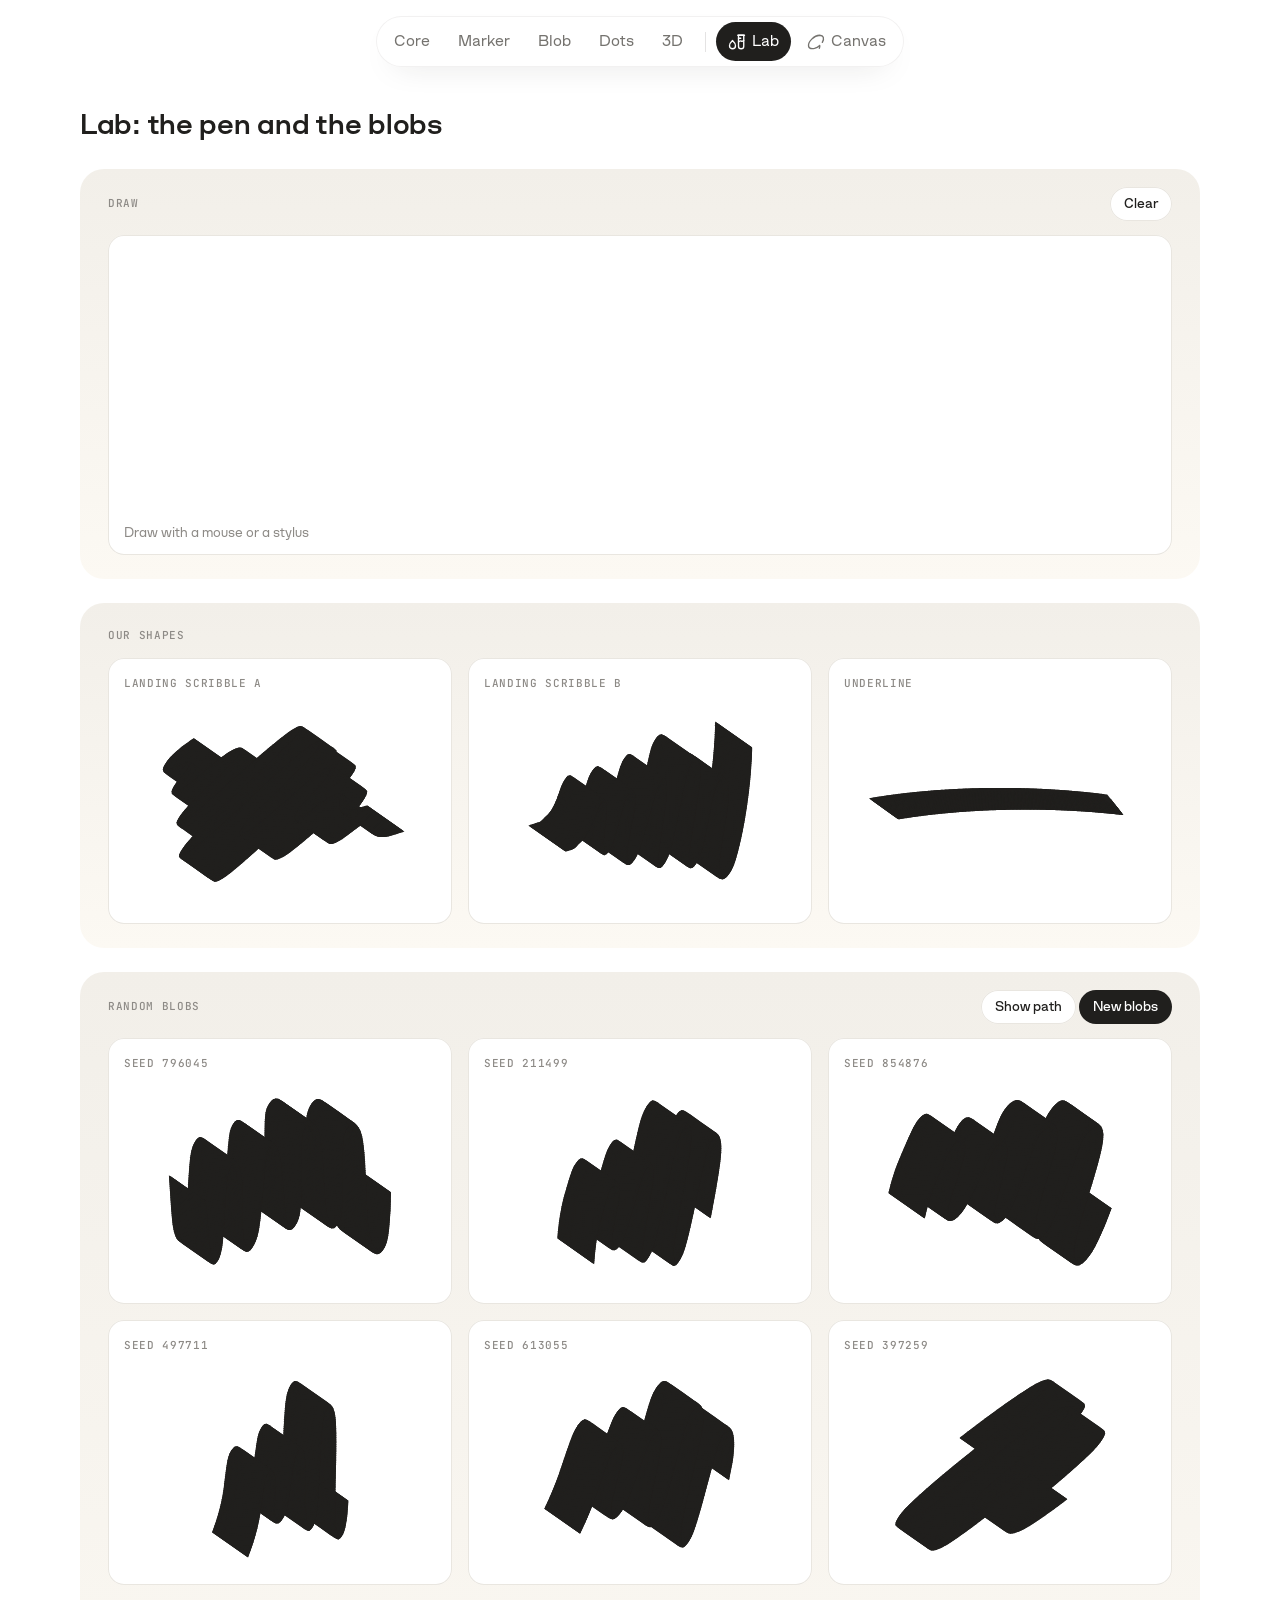
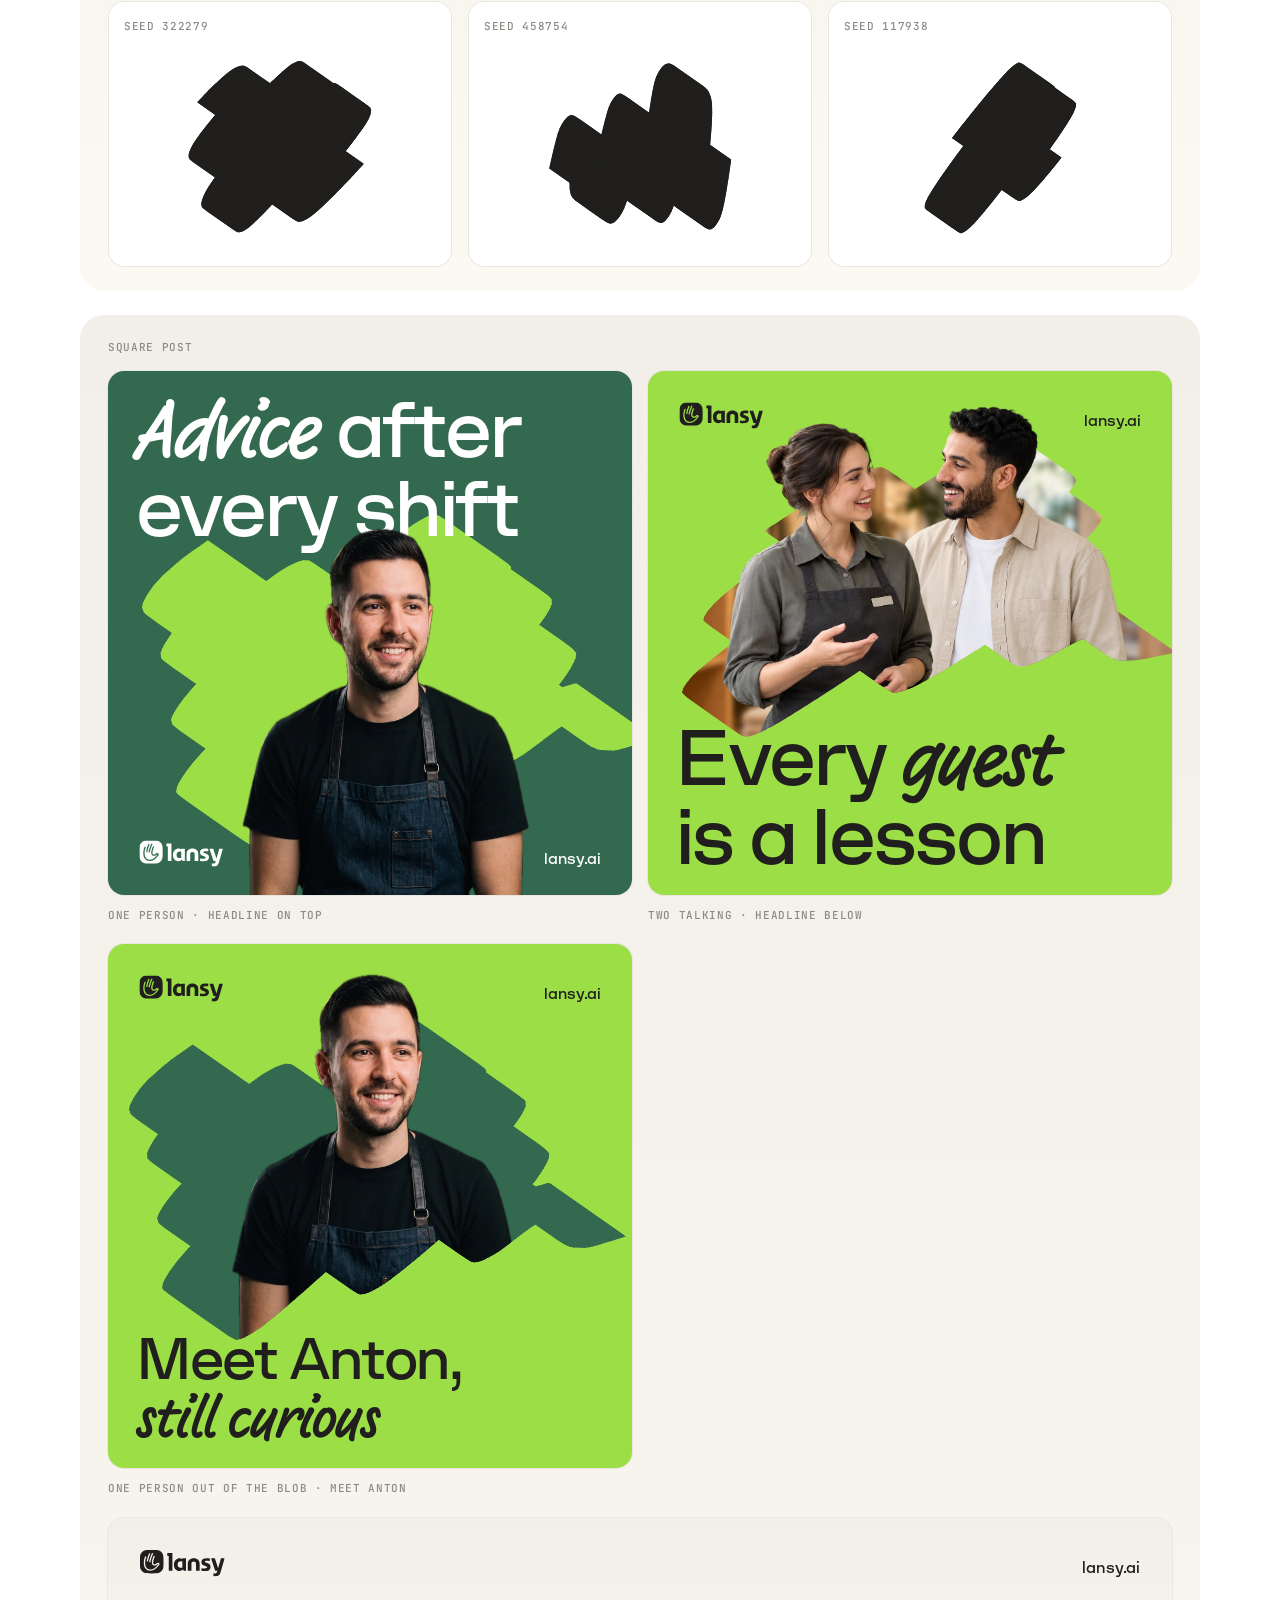
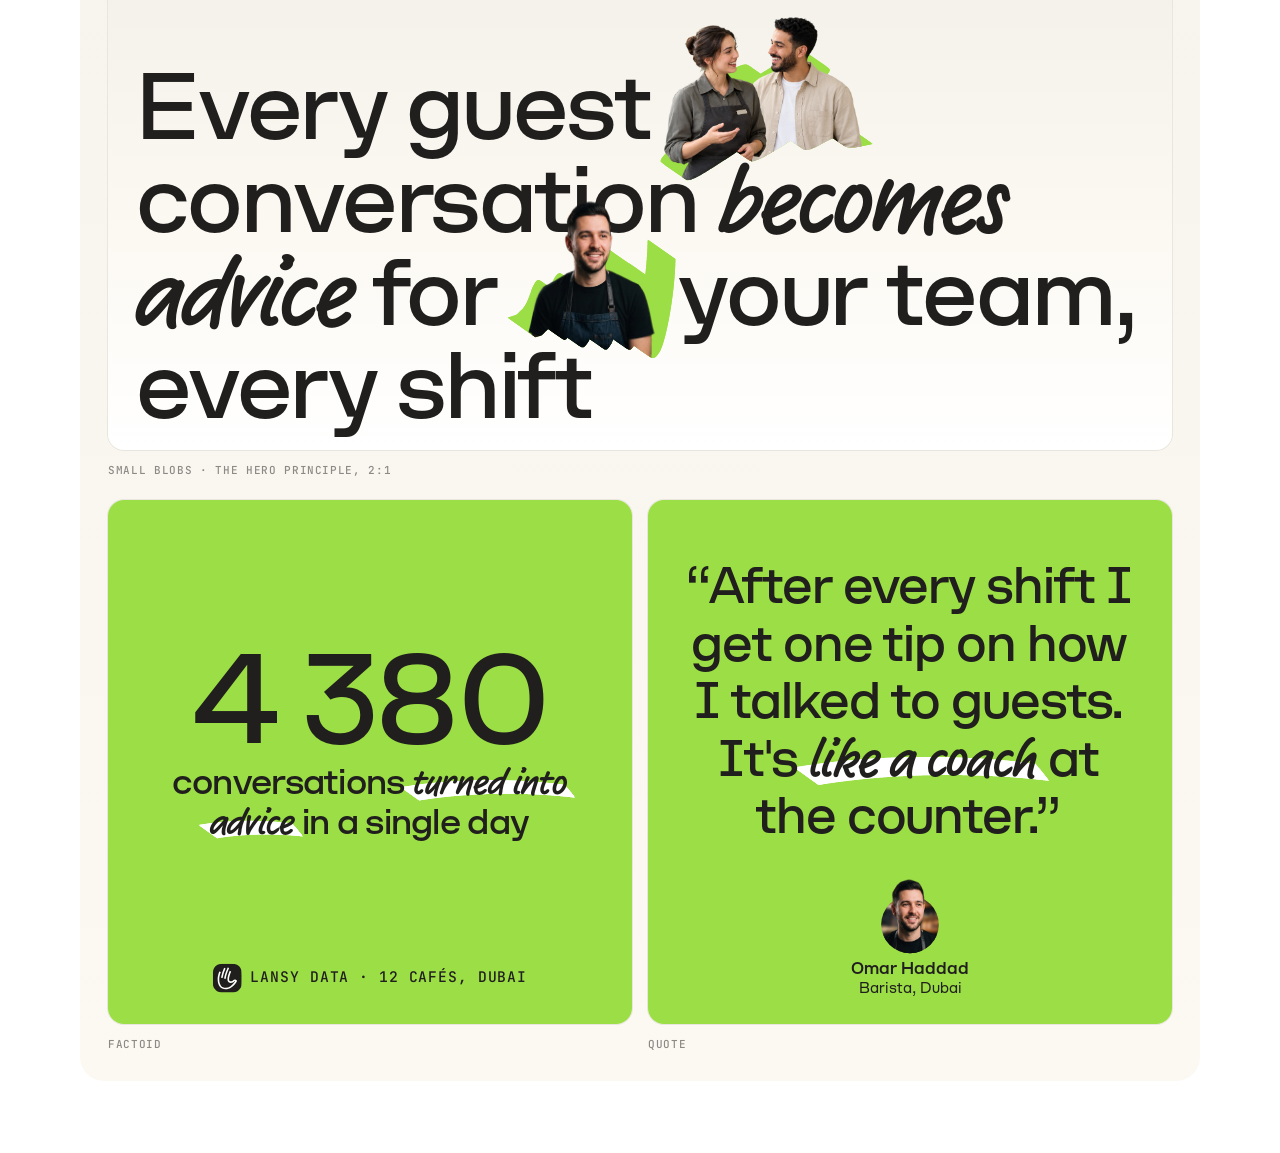
==== commit 5ff18f8b: "Lab: ?shape draws the pen alone The shape mode (the blob generator Lansy Studio loads in a hidden fr" ====
--- a/web/labs/line-lab.html
+++ b/web/labs/line-lab.html
@@ -240,7 +240,7 @@
 let SHOWPATH=false;
 // ---- posts. A scene: the blob filled with the café, blurred a little so the person stays the subject, and Omar in it:
 // 'in' — his head comes up over the blob's top edge; 'inside' — the blob clips him whole; 'over' — he stands in front, cut by the frame
-const IMG={}; for(const [k,f] of [['bg','cafe-bg'],['omar','omar-cut'],['pair','pair-cut'],['store','store-bg'],['retail','retail'],['office','office'],['cafe','cafe'],['hotel','hotel'],['barista','barista-cut'],['guest','guest-cut'],['manager','manager-cut']]){const im=new Image(); im.onload=()=>drawSquare(); im.src=`../assets/photo/${f}.webp`; IMG[k]=im;}
+const IMG={}; for(const [k,f] of [['bg','cafe-bg'],['omar','omar-cut'],['pair','pair-cut'],['store','store-bg'],['retail','retail'],['office','office'],['cafe','cafe'],['hotel','hotel'],['barista','barista-cut'],['guest','guest-cut'],['manager','manager-cut']]){const im=new Image(); im.onload=()=>drawSquare(); if(!QS.has('shape'))im.src=`../assets/photo/${f}.webp`; IMG[k]=im;}   // ?shape draws the pen alone: no photos
 const BLUR=3;   // blur in px of a 560 px square
 // who stands in the blob: one person (Omar, in the café) or two in a conversation (a sales associate and a customer, in a store;
 // generated with Codex, keyed off green). Per head, as shares of the cutout: the neck's row, the neck's columns, the head's columns
@@ -454,7 +454,7 @@
   for(const X of [mk.x0,mk.x1]){x.setLineDash([S*.002,S*.003]); x.beginPath(); x.moveTo(X,B-F*.9); x.lineTo(X,B+F*.25); x.stroke(); x.setLineDash([]);}
   x.restore();}
 const DRAW={below:postBelow, above:postAbove, hero:postHero, line:postLine, quote:postQuote, spec:postSpec};   // by layout
-function drawSquare(){if(!SQ.pts||!tiles[1]||Object.values(IMG).some(i=>!i.naturalWidth))return;
+function drawSquare(){if(QS.has('shape')||!SQ.pts||!tiles[1]||Object.values(IMG).some(i=>!i.naturalWidth))return;
   for(const o of POSTS)for(const b of [o,...(o.blobs||[])])if(b.shape==='gen'&&b.seed&&!b.gen)b.gen=blob(b.seed);   // defaults keep a generated blob by its seed
   for(const o of POSTS){if(SOLO&&o.id!==SOLO)continue; const c=$('sq-'+o.id); size(c); const r=c.getBoundingClientRect(), S=r.width, x=c.getContext('2d'); POST.bg=o.bg; paintBg(x,S,r.height); DRAW[o.layout](x,c,S,o,r.height);} if(SOLO)document.documentElement.dataset.ready='1';}   // S: the width; a wide post also gets its height
 function seg(id,key,opts){const el=$(id); el.innerHTML=opts.map(([v,l])=>`<button data-v="${v}"${POST[key]===v?' class="on"':''}>${l}</button>`).join('');
